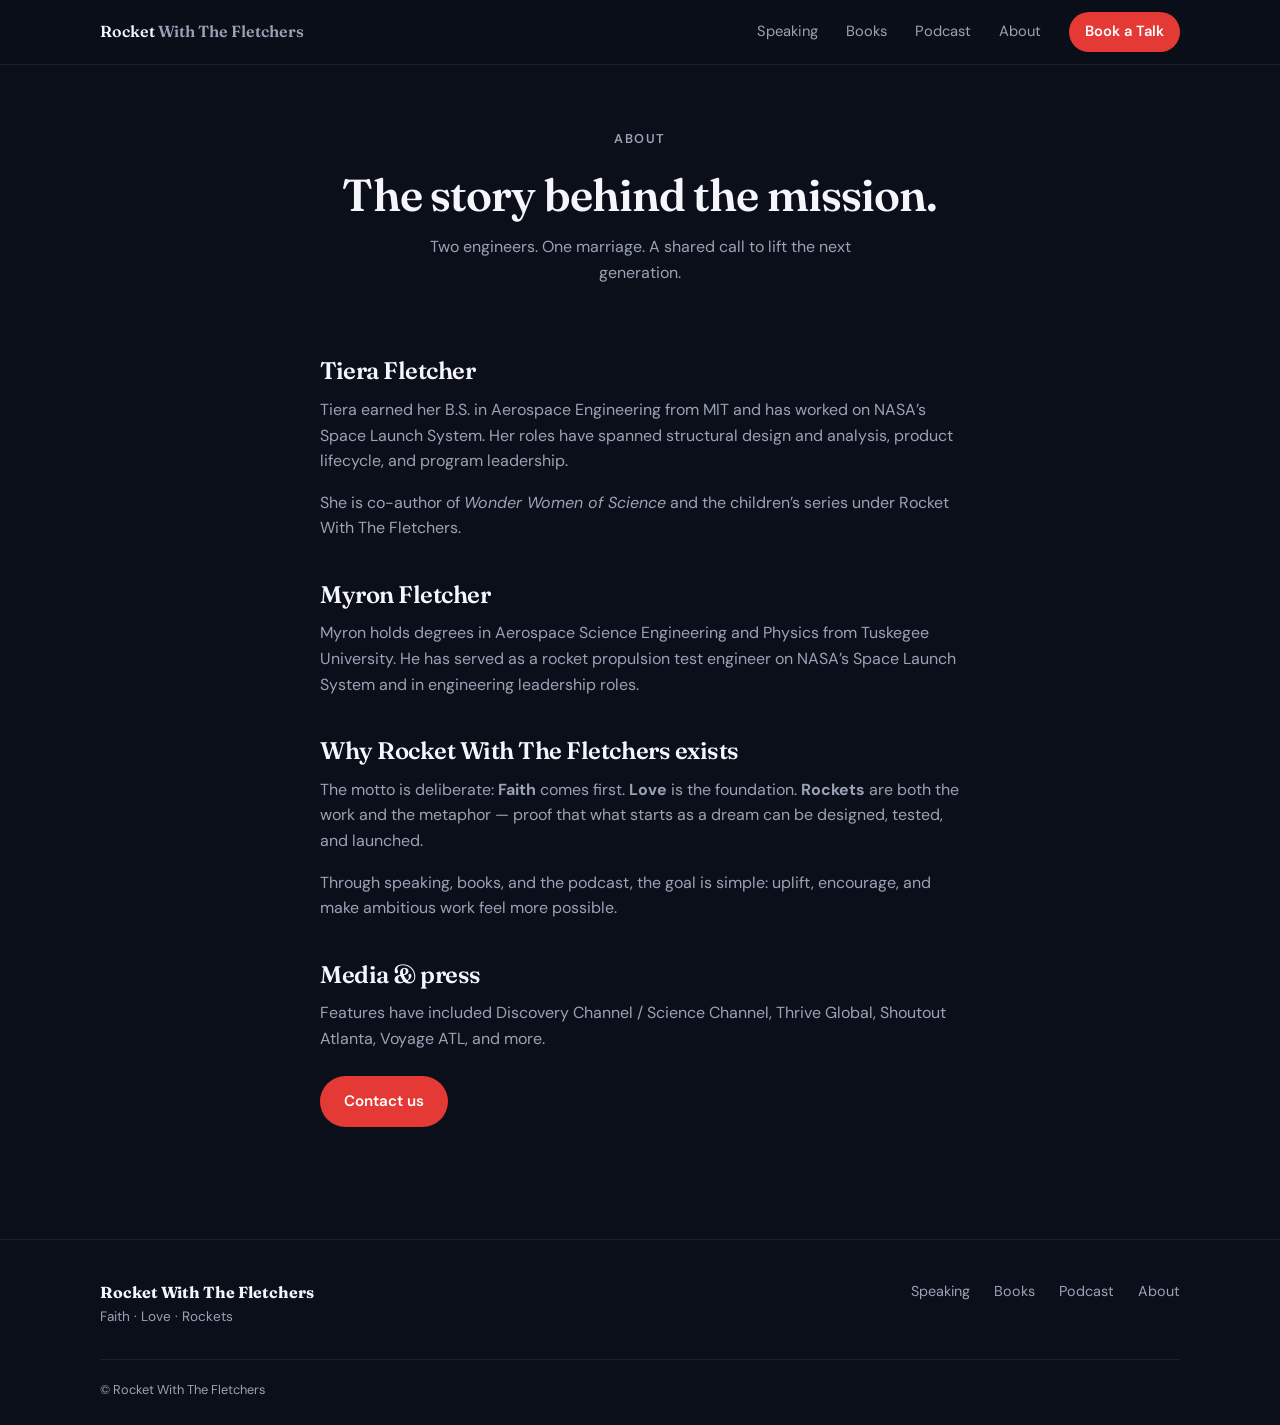
==== about.html @ 5a811a22 "Add about page" ====
<!DOCTYPE html>
<html lang="en">
<head>
<meta charset="UTF-8"/>
<meta name="viewport" content="width=device-width, initial-scale=1.0"/>
<title>About | Rocket With The Fletchers</title>
<link href="https://fonts.googleapis.com/css2?family=DM+Sans:wght@400;500;600;700&family=Fraunces:wght@500;600;700&display=swap" rel="stylesheet"/>
<link rel="stylesheet" href="styles.css"/>
</head>
<body>
<header class="site-header">
<div class="container nav">
<a href="/" style="font-family:Fraunces,serif;font-weight:600">Rocket <span style="color:#9aa3b5">With The Fletchers</span></a>
<nav class="nav-links">
<a href="/speaking.html">Speaking</a><a href="/books.html">Books</a><a href="/podcast.html">Podcast</a><a href="/about.html">About</a>
<a class="nav-cta" href="/speaking.html#book">Book a Talk</a>
</nav>
<button class="menu-toggle" id="menu-toggle">☰</button>
</div>
<div class="mobile-nav" id="mobile-nav">
<a href="/speaking.html">Speaking</a><a href="/books.html">Books</a><a href="/podcast.html">Podcast</a><a href="/about.html">About</a><a href="/speaking.html#book">Book a Talk</a>
</div>
</header>
<main>
<section class="page-hero"><div class="container">
<p class="eyebrow">About</p>
<h1>The story behind the mission.</h1>
<p>Two engineers. One marriage. A shared call to lift the next generation.</p>
</div></section>
<section class="content-section"><div class="container content-block">
<h2>Tiera Fletcher</h2>
<p>Tiera earned her B.S. in Aerospace Engineering from MIT and has worked on NASA’s Space Launch System. Her roles have spanned structural design and analysis, product lifecycle, and program leadership.</p>
<p>She is co-author of <em>Wonder Women of Science</em> and the children’s series under Rocket With The Fletchers.</p>
<h2>Myron Fletcher</h2>
<p>Myron holds degrees in Aerospace Science Engineering and Physics from Tuskegee University. He has served as a rocket propulsion test engineer on NASA’s Space Launch System and in engineering leadership roles.</p>
<h2>Why Rocket With The Fletchers exists</h2>
<p>The motto is deliberate: <strong>Faith</strong> comes first. <strong>Love</strong> is the foundation. <strong>Rockets</strong> are both the work and the metaphor — proof that what starts as a dream can be designed, tested, and launched.</p>
<p>Through speaking, books, and the podcast, the goal is simple: uplift, encourage, and make ambitious work feel more possible.</p>
<h2>Media & press</h2>
<p>Features have included Discovery Channel / Science Channel, Thrive Global, Shoutout Atlanta, Voyage ATL, and more.</p>
<p style="margin-top:1.5rem"><a class="btn btn-primary" href="/speaking.html#book">Contact us</a></p>
</div></section>
</main>
<footer class="site-footer">
<div class="container footer-inner">
<div class="footer-brand"><strong>Rocket With The Fletchers</strong><p>Faith · Love · Rockets</p></div>
<div class="footer-links"><a href="/speaking.html">Speaking</a><a href="/books.html">Books</a><a href="/podcast.html">Podcast</a><a href="/about.html">About</a></div>
</div>
<div class="container footer-bottom"><p>© Rocket With The Fletchers</p></div>
</footer>
<script>document.getElementById('menu-toggle').addEventListener('click',function(){document.getElementById('mobile-nav').classList.toggle('open')});</script>
</body>
</html>
---- styles.css ----
:root{--bg:#0b0f1a;--surface:#161d2e;--ink:#f4f6fb;--muted:#9aa3b5;--accent:#5b8def;--rocket-red:#e53935;--gold:#e8c47c;--border:rgba(255,255,255,.08);--radius:16px;--max:1080px}*{box-sizing:border-box;margin:0;padding:0}body{font-family:"DM Sans",system-ui,sans-serif;background:var(--bg);color:var(--ink);line-height:1.6}h1,h2,h3{font-family:"Fraunces",Georgia,serif;font-weight:600;line-height:1.15;letter-spacing:-.02em}a{color:inherit;text-decoration:none}.container{width:min(var(--max),92%);margin-inline:auto}.site-header{position:sticky;top:0;z-index:50;background:rgba(11,15,26,.9);backdrop-filter:blur(14px);border-bottom:1px solid var(--border)}.nav{display:flex;align-items:center;justify-content:space-between;padding:.75rem 0;gap:1rem}.logo-img{display:block;height:44px;width:auto;background:#fff;border-radius:8px;padding:4px 10px}.nav-links{display:flex;align-items:center;gap:1.75rem;font-size:.92rem;color:var(--muted)}.nav-cta{background:var(--rocket-red)!important;color:#fff!important;font-weight:600;padding:.5rem 1rem;border-radius:999px}.menu-toggle{display:none;background:none;border:none;color:var(--ink);font-size:1.4rem;cursor:pointer}.mobile-nav{display:none;flex-direction:column;gap:.75rem;padding:0 4% 1.25rem;color:var(--muted)}.mobile-nav.open{display:flex}.hero{padding:4.5rem 0 3.5rem;text-align:center}.eyebrow{font-size:.8rem;font-weight:600;letter-spacing:.12em;text-transform:uppercase;color:var(--gold);margin-bottom:1.25rem}.hero h1{font-size:clamp(2.2rem,5.5vw,3.4rem);max-width:14ch;margin-inline:auto;margin-bottom:1.25rem}.hero-lead{font-size:1.1rem;color:var(--muted);max-width:42ch;margin-inline:auto;margin-bottom:2rem}.hero-actions{display:flex;flex-wrap:wrap;gap:.75rem;justify-content:center;margin-bottom:2.5rem}.btn{display:inline-flex;align-items:center;justify-content:center;font-weight:600;font-size:.95rem;padding:.85rem 1.5rem;border-radius:999px;border:none;cursor:pointer}.btn-primary{background:var(--rocket-red);color:#fff}.btn-ghost{background:transparent;color:var(--ink);border:1.5px solid var(--border)}.hero-photo{max-width:380px;margin:0 auto;border-radius:var(--radius);overflow:hidden;border:1px solid var(--border);box-shadow:0 20px 50px rgba(0,0,0,.35)}.hero-photo img{display:block;width:100%;aspect-ratio:1/1;object-fit:cover}.pillars{padding:3rem 0 4rem}.pillar-grid{display:grid;grid-template-columns:repeat(3,1fr);gap:1rem}.pillar{background:var(--surface);border:1px solid var(--border);border-radius:var(--radius);padding:1.75rem 1.5rem}.pillar:hover{border-color:rgba(229,57,53,.4)}.pillar-label{font-size:.75rem;font-weight:600;letter-spacing:.08em;color:var(--rocket-red);display:block;margin-bottom:.85rem}.pillar h2{font-size:1.35rem;margin-bottom:.6rem}.pillar p{font-size:.95rem;color:var(--muted);margin-bottom:1.25rem}.pillar-link{font-size:.9rem;font-weight:600;color:var(--accent)}.cred-strip{padding:2.5rem 0;border-top:1px solid var(--border);border-bottom:1px solid var(--border)}.cred-label{font-size:.75rem;font-weight:600;letter-spacing:.1em;text-transform:uppercase;color:var(--muted);text-align:center;margin-bottom:1.25rem}.cred-items{display:flex;flex-wrap:wrap;justify-content:center;gap:1.5rem 2.5rem;font-family:"Fraunces",serif;font-size:1.05rem;opacity:.85}.about-teaser{padding:5rem 0}.about-teaser-inner{display:grid;grid-template-columns:1fr 1.2fr;gap:2.5rem;align-items:center}.about-photo{border-radius:var(--radius);overflow:hidden;border:1px solid var(--border)}.about-photo img{display:block;width:100%;aspect-ratio:4/5;object-fit:cover}.about-copy h2{font-size:clamp(1.7rem,3.5vw,2.2rem);margin-bottom:1rem}.about-copy p{color:var(--muted);margin-bottom:1.25rem;font-size:1.05rem}.text-link{font-weight:600;color:var(--accent)}.final-cta{padding:4rem 0 5rem}.final-cta-inner{background:var(--surface);border:1px solid var(--border);border-radius:calc(var(--radius)+4px);padding:3rem 2rem;text-align:center}.final-cta h2{font-size:clamp(1.5rem,3.5vw,2rem);margin-bottom:.75rem}.final-cta p{color:var(--muted);margin-bottom:1.75rem;max-width:36ch;margin-inline:auto}.page-hero{padding:4rem 0 2.5rem;text-align:center}.page-hero h1{font-size:clamp(2rem,4.5vw,2.8rem);margin-bottom:.85rem}.page-hero p{color:var(--muted);max-width:42ch;margin-inline:auto}.content-section{padding:2rem 0 4rem}.content-block{max-width:640px;margin-inline:auto}.content-block h2{font-size:1.5rem;margin-bottom:.75rem;margin-top:2.5rem}.content-block h2:first-child{margin-top:0}.content-block p{color:var(--muted);margin-bottom:1rem}.content-block ul{color:var(--muted);margin:.75rem 0 1.25rem 1.25rem}.people-grid{display:grid;grid-template-columns:1fr 1fr;gap:1.5rem;margin:2rem 0}.person-card{background:var(--surface);border:1px solid var(--border);border-radius:var(--radius);overflow:hidden}.person-card img{display:block;width:100%;aspect-ratio:1/1;object-fit:cover}.person-card .person-info{padding:1.15rem 1.25rem}.person-card h3{font-size:1.15rem;margin-bottom:.25rem}.person-card p{font-size:.9rem;color:var(--muted);margin:0}.card-grid{display:grid;grid-template-columns:repeat(auto-fit,minmax(260px,1fr));gap:1rem;margin-top:2rem}.card{background:var(--surface);border:1px solid var(--border);border-radius:var(--radius);padding:1.5rem}.card h3{font-size:1.15rem;margin-bottom:.5rem}.card p{font-size:.95rem;color:var(--muted)}.form-card{background:var(--surface);border:1px solid var(--border);border-radius:var(--radius);padding:1.75rem 1.5rem;max-width:520px;margin-inline:auto;margin-top:2rem}.field{margin-bottom:1.15rem}.field label{display:block;font-size:.88rem;font-weight:600;margin-bottom:.4rem}.field .hint{font-weight:400;color:var(--muted);font-size:.8rem}input,select,textarea{width:100%;font-family:inherit;font-size:1rem;padding:.7rem .85rem;border:1.5px solid var(--border);border-radius:10px;background:var(--bg);color:var(--ink)}.form-row{display:grid;grid-template-columns:1fr 1fr;gap:.75rem}.submit-btn{width:100%;background:var(--rocket-red);color:#fff;font-weight:600;font-size:1rem;padding:.9rem;border:none;border-radius:999px;cursor:pointer}.form-success{display:none;text-align:center;padding:1.5rem}.episode-list{max-width:640px;margin-inline:auto;margin-top:2rem}.episode{display:flex;gap:1rem;padding:1.15rem 0;border-bottom:1px solid var(--border)}.ep-num{font-size:.8rem;font-weight:600;color:var(--rocket-red);min-width:2.5rem}.site-footer{border-top:1px solid var(--border);padding:2.5rem 0 1.5rem;margin-top:2rem}.footer-inner{display:flex;flex-wrap:wrap;gap:1.5rem 2.5rem;justify-content:space-between;margin-bottom:2rem}.footer-brand strong{font-family:"Fraunces",serif;display:block}.footer-brand p{font-size:.85rem;color:var(--muted)}.footer-links,.footer-social{display:flex;flex-wrap:wrap;gap:1rem 1.5rem;font-size:.9rem;color:var(--muted)}.footer-bottom{font-size:.8rem;color:var(--muted);padding-top:1.25rem;border-top:1px solid var(--border)}@media(max-width:800px){.pillar-grid{grid-template-columns:1fr}.nav-links{display:none}.menu-toggle{display:block}.about-teaser-inner{grid-template-columns:1fr}.people-grid{grid-template-columns:1fr}.form-row{grid-template-columns:1fr}}@media(max-width:560px){.hero-actions{flex-direction:column;align-items:stretch}.btn{width:100%}}
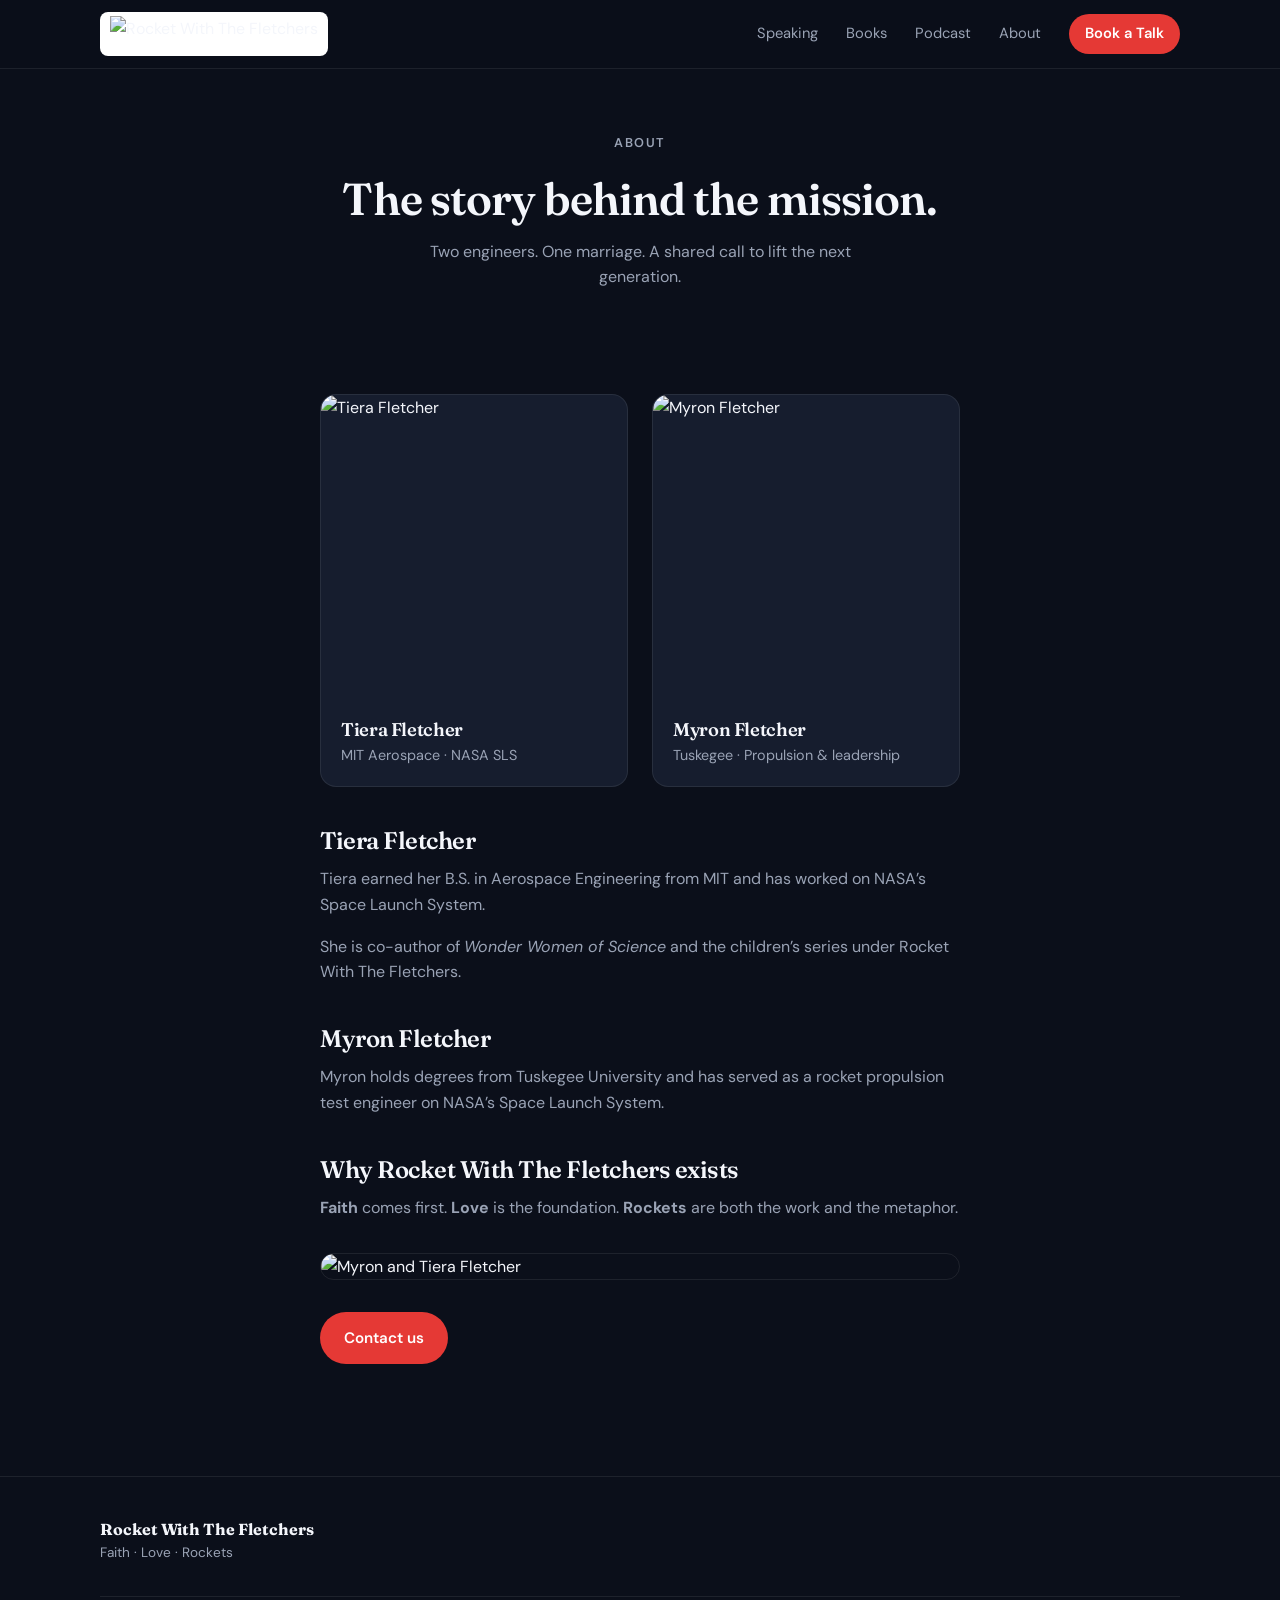
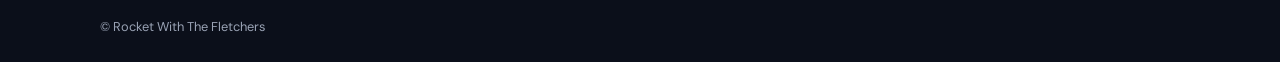
==== commit 49ad521a: "Full site: all pages, branding, Rocket Red, booking form, asset paths" ====
--- a/about.html
+++ b/about.html
@@ -10,7 +10,7 @@
 <body>
 <header class="site-header">
 <div class="container nav">
-<a href="/" style="font-family:Fraunces,serif;font-weight:600">Rocket <span style="color:#9aa3b5">With The Fletchers</span></a>
+<a href="/"><img class="logo-img" src="assets/logo.jpg" alt="Rocket With The Fletchers"/></a>
 <nav class="nav-links">
 <a href="/speaking.html">Speaking</a><a href="/books.html">Books</a><a href="/podcast.html">Podcast</a><a href="/about.html">About</a>
 <a class="nav-cta" href="/speaking.html#book">Book a Talk</a>
@@ -28,23 +28,26 @@
 <p>Two engineers. One marriage. A shared call to lift the next generation.</p>
 </div></section>
 <section class="content-section"><div class="container content-block">
+<div class="people-grid">
+<div class="person-card"><img src="assets/tiera.jpg" alt="Tiera Fletcher"/><div class="person-info"><h3>Tiera Fletcher</h3><p>MIT Aerospace · NASA SLS</p></div></div>
+<div class="person-card"><img src="assets/myron.jpg" alt="Myron Fletcher"/><div class="person-info"><h3>Myron Fletcher</h3><p>Tuskegee · Propulsion &amp; leadership</p></div></div>
+</div>
 <h2>Tiera Fletcher</h2>
-<p>Tiera earned her B.S. in Aerospace Engineering from MIT and has worked on NASA’s Space Launch System. Her roles have spanned structural design and analysis, product lifecycle, and program leadership.</p>
+<p>Tiera earned her B.S. in Aerospace Engineering from MIT and has worked on NASA’s Space Launch System.</p>
 <p>She is co-author of <em>Wonder Women of Science</em> and the children’s series under Rocket With The Fletchers.</p>
 <h2>Myron Fletcher</h2>
-<p>Myron holds degrees in Aerospace Science Engineering and Physics from Tuskegee University. He has served as a rocket propulsion test engineer on NASA’s Space Launch System and in engineering leadership roles.</p>
+<p>Myron holds degrees from Tuskegee University and has served as a rocket propulsion test engineer on NASA’s Space Launch System.</p>
 <h2>Why Rocket With The Fletchers exists</h2>
-<p>The motto is deliberate: <strong>Faith</strong> comes first. <strong>Love</strong> is the foundation. <strong>Rockets</strong> are both the work and the metaphor — proof that what starts as a dream can be designed, tested, and launched.</p>
-<p>Through speaking, books, and the podcast, the goal is simple: uplift, encourage, and make ambitious work feel more possible.</p>
-<h2>Media & press</h2>
-<p>Features have included Discovery Channel / Science Channel, Thrive Global, Shoutout Atlanta, Voyage ATL, and more.</p>
+<p><strong>Faith</strong> comes first. <strong>Love</strong> is the foundation. <strong>Rockets</strong> are both the work and the metaphor.</p>
+<div style="margin:2rem 0;border-radius:16px;overflow:hidden;border:1px solid var(--border)">
+<img src="assets/couple.jpg" alt="Myron and Tiera Fletcher" style="display:block;width:100%;height:auto"/>
+</div>
 <p style="margin-top:1.5rem"><a class="btn btn-primary" href="/speaking.html#book">Contact us</a></p>
 </div></section>
 </main>
 <footer class="site-footer">
 <div class="container footer-inner">
 <div class="footer-brand"><strong>Rocket With The Fletchers</strong><p>Faith · Love · Rockets</p></div>
-<div class="footer-links"><a href="/speaking.html">Speaking</a><a href="/books.html">Books</a><a href="/podcast.html">Podcast</a><a href="/about.html">About</a></div>
 </div>
 <div class="container footer-bottom"><p>© Rocket With The Fletchers</p></div>
 </footer>
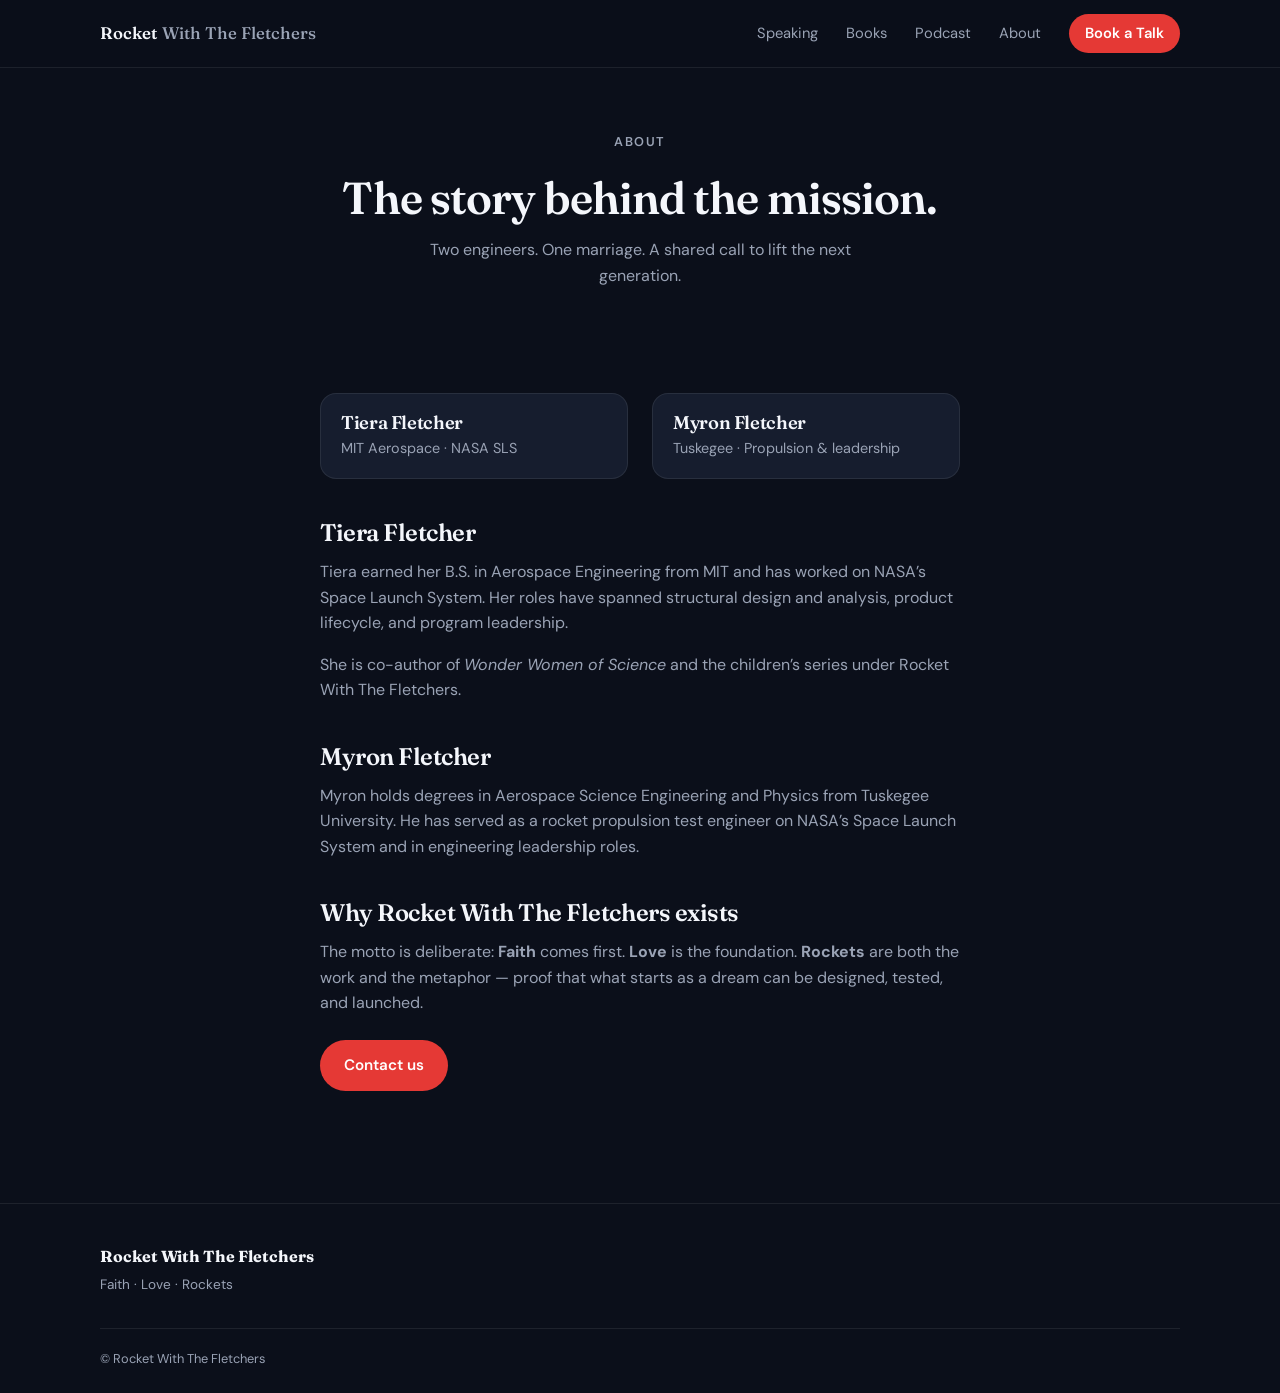
==== commit c8d72ca0: "Wire all pages with brand system; photo paths ready for assets folder" ====
--- a/about.html
+++ b/about.html
@@ -10,7 +10,7 @@
 <body>
 <header class="site-header">
 <div class="container nav">
-<a href="/"><img class="logo-img" src="assets/logo.jpg" alt="Rocket With The Fletchers"/></a>
+<a href="/" class="logo-text">Rocket <span>With The Fletchers</span></a>
 <nav class="nav-links">
 <a href="/speaking.html">Speaking</a><a href="/books.html">Books</a><a href="/podcast.html">Podcast</a><a href="/about.html">About</a>
 <a class="nav-cta" href="/speaking.html#book">Book a Talk</a>
@@ -29,18 +29,24 @@
 </div></section>
 <section class="content-section"><div class="container content-block">
 <div class="people-grid">
-<div class="person-card"><img src="assets/tiera.jpg" alt="Tiera Fletcher"/><div class="person-info"><h3>Tiera Fletcher</h3><p>MIT Aerospace · NASA SLS</p></div></div>
-<div class="person-card"><img src="assets/myron.jpg" alt="Myron Fletcher"/><div class="person-info"><h3>Myron Fletcher</h3><p>Tuskegee · Propulsion &amp; leadership</p></div></div>
+<div class="person-card">
+<img src="assets/tiera.jpg" alt="Tiera Fletcher" onerror="this.style.display='none'"/>
+<div class="person-info"><h3>Tiera Fletcher</h3><p>MIT Aerospace · NASA SLS</p></div>
+</div>
+<div class="person-card">
+<img src="assets/myron.jpg" alt="Myron Fletcher" onerror="this.style.display='none'"/>
+<div class="person-info"><h3>Myron Fletcher</h3><p>Tuskegee · Propulsion &amp; leadership</p></div>
+</div>
 </div>
 <h2>Tiera Fletcher</h2>
-<p>Tiera earned her B.S. in Aerospace Engineering from MIT and has worked on NASA’s Space Launch System.</p>
+<p>Tiera earned her B.S. in Aerospace Engineering from MIT and has worked on NASA’s Space Launch System. Her roles have spanned structural design and analysis, product lifecycle, and program leadership.</p>
 <p>She is co-author of <em>Wonder Women of Science</em> and the children’s series under Rocket With The Fletchers.</p>
 <h2>Myron Fletcher</h2>
-<p>Myron holds degrees from Tuskegee University and has served as a rocket propulsion test engineer on NASA’s Space Launch System.</p>
+<p>Myron holds degrees in Aerospace Science Engineering and Physics from Tuskegee University. He has served as a rocket propulsion test engineer on NASA’s Space Launch System and in engineering leadership roles.</p>
 <h2>Why Rocket With The Fletchers exists</h2>
-<p><strong>Faith</strong> comes first. <strong>Love</strong> is the foundation. <strong>Rockets</strong> are both the work and the metaphor.</p>
+<p>The motto is deliberate: <strong>Faith</strong> comes first. <strong>Love</strong> is the foundation. <strong>Rockets</strong> are both the work and the metaphor — proof that what starts as a dream can be designed, tested, and launched.</p>
 <div style="margin:2rem 0;border-radius:16px;overflow:hidden;border:1px solid var(--border)">
-<img src="assets/couple.jpg" alt="Myron and Tiera Fletcher" style="display:block;width:100%;height:auto"/>
+<img src="assets/couple.jpg" alt="Myron and Tiera Fletcher" style="display:block;width:100%;height:auto" onerror="this.parentElement.style.display='none'"/>
 </div>
 <p style="margin-top:1.5rem"><a class="btn btn-primary" href="/speaking.html#book">Contact us</a></p>
 </div></section>
--- a/styles.css
+++ b/styles.css
@@ -1 +1 @@
-:root{--bg:#0b0f1a;--surface:#161d2e;--ink:#f4f6fb;--muted:#9aa3b5;--accent:#5b8def;--rocket-red:#e53935;--gold:#e8c47c;--border:rgba(255,255,255,.08);--radius:16px;--max:1080px}*{box-sizing:border-box;margin:0;padding:0}body{font-family:"DM Sans",system-ui,sans-serif;background:var(--bg);color:var(--ink);line-height:1.6}h1,h2,h3{font-family:"Fraunces",Georgia,serif;font-weight:600;line-height:1.15;letter-spacing:-.02em}a{color:inherit;text-decoration:none}.container{width:min(var(--max),92%);margin-inline:auto}.site-header{position:sticky;top:0;z-index:50;background:rgba(11,15,26,.9);backdrop-filter:blur(14px);border-bottom:1px solid var(--border)}.nav{display:flex;align-items:center;justify-content:space-between;padding:.75rem 0;gap:1rem}.logo-img{display:block;height:44px;width:auto;background:#fff;border-radius:8px;padding:4px 10px}.nav-links{display:flex;align-items:center;gap:1.75rem;font-size:.92rem;color:var(--muted)}.nav-cta{background:var(--rocket-red)!important;color:#fff!important;font-weight:600;padding:.5rem 1rem;border-radius:999px}.menu-toggle{display:none;background:none;border:none;color:var(--ink);font-size:1.4rem;cursor:pointer}.mobile-nav{display:none;flex-direction:column;gap:.75rem;padding:0 4% 1.25rem;color:var(--muted)}.mobile-nav.open{display:flex}.hero{padding:4.5rem 0 3.5rem;text-align:center}.eyebrow{font-size:.8rem;font-weight:600;letter-spacing:.12em;text-transform:uppercase;color:var(--gold);margin-bottom:1.25rem}.hero h1{font-size:clamp(2.2rem,5.5vw,3.4rem);max-width:14ch;margin-inline:auto;margin-bottom:1.25rem}.hero-lead{font-size:1.1rem;color:var(--muted);max-width:42ch;margin-inline:auto;margin-bottom:2rem}.hero-actions{display:flex;flex-wrap:wrap;gap:.75rem;justify-content:center;margin-bottom:2.5rem}.btn{display:inline-flex;align-items:center;justify-content:center;font-weight:600;font-size:.95rem;padding:.85rem 1.5rem;border-radius:999px;border:none;cursor:pointer}.btn-primary{background:var(--rocket-red);color:#fff}.btn-ghost{background:transparent;color:var(--ink);border:1.5px solid var(--border)}.hero-photo{max-width:380px;margin:0 auto;border-radius:var(--radius);overflow:hidden;border:1px solid var(--border);box-shadow:0 20px 50px rgba(0,0,0,.35)}.hero-photo img{display:block;width:100%;aspect-ratio:1/1;object-fit:cover}.pillars{padding:3rem 0 4rem}.pillar-grid{display:grid;grid-template-columns:repeat(3,1fr);gap:1rem}.pillar{background:var(--surface);border:1px solid var(--border);border-radius:var(--radius);padding:1.75rem 1.5rem}.pillar:hover{border-color:rgba(229,57,53,.4)}.pillar-label{font-size:.75rem;font-weight:600;letter-spacing:.08em;color:var(--rocket-red);display:block;margin-bottom:.85rem}.pillar h2{font-size:1.35rem;margin-bottom:.6rem}.pillar p{font-size:.95rem;color:var(--muted);margin-bottom:1.25rem}.pillar-link{font-size:.9rem;font-weight:600;color:var(--accent)}.cred-strip{padding:2.5rem 0;border-top:1px solid var(--border);border-bottom:1px solid var(--border)}.cred-label{font-size:.75rem;font-weight:600;letter-spacing:.1em;text-transform:uppercase;color:var(--muted);text-align:center;margin-bottom:1.25rem}.cred-items{display:flex;flex-wrap:wrap;justify-content:center;gap:1.5rem 2.5rem;font-family:"Fraunces",serif;font-size:1.05rem;opacity:.85}.about-teaser{padding:5rem 0}.about-teaser-inner{display:grid;grid-template-columns:1fr 1.2fr;gap:2.5rem;align-items:center}.about-photo{border-radius:var(--radius);overflow:hidden;border:1px solid var(--border)}.about-photo img{display:block;width:100%;aspect-ratio:4/5;object-fit:cover}.about-copy h2{font-size:clamp(1.7rem,3.5vw,2.2rem);margin-bottom:1rem}.about-copy p{color:var(--muted);margin-bottom:1.25rem;font-size:1.05rem}.text-link{font-weight:600;color:var(--accent)}.final-cta{padding:4rem 0 5rem}.final-cta-inner{background:var(--surface);border:1px solid var(--border);border-radius:calc(var(--radius)+4px);padding:3rem 2rem;text-align:center}.final-cta h2{font-size:clamp(1.5rem,3.5vw,2rem);margin-bottom:.75rem}.final-cta p{color:var(--muted);margin-bottom:1.75rem;max-width:36ch;margin-inline:auto}.page-hero{padding:4rem 0 2.5rem;text-align:center}.page-hero h1{font-size:clamp(2rem,4.5vw,2.8rem);margin-bottom:.85rem}.page-hero p{color:var(--muted);max-width:42ch;margin-inline:auto}.content-section{padding:2rem 0 4rem}.content-block{max-width:640px;margin-inline:auto}.content-block h2{font-size:1.5rem;margin-bottom:.75rem;margin-top:2.5rem}.content-block h2:first-child{margin-top:0}.content-block p{color:var(--muted);margin-bottom:1rem}.content-block ul{color:var(--muted);margin:.75rem 0 1.25rem 1.25rem}.people-grid{display:grid;grid-template-columns:1fr 1fr;gap:1.5rem;margin:2rem 0}.person-card{background:var(--surface);border:1px solid var(--border);border-radius:var(--radius);overflow:hidden}.person-card img{display:block;width:100%;aspect-ratio:1/1;object-fit:cover}.person-card .person-info{padding:1.15rem 1.25rem}.person-card h3{font-size:1.15rem;margin-bottom:.25rem}.person-card p{font-size:.9rem;color:var(--muted);margin:0}.card-grid{display:grid;grid-template-columns:repeat(auto-fit,minmax(260px,1fr));gap:1rem;margin-top:2rem}.card{background:var(--surface);border:1px solid var(--border);border-radius:var(--radius);padding:1.5rem}.card h3{font-size:1.15rem;margin-bottom:.5rem}.card p{font-size:.95rem;color:var(--muted)}.form-card{background:var(--surface);border:1px solid var(--border);border-radius:var(--radius);padding:1.75rem 1.5rem;max-width:520px;margin-inline:auto;margin-top:2rem}.field{margin-bottom:1.15rem}.field label{display:block;font-size:.88rem;font-weight:600;margin-bottom:.4rem}.field .hint{font-weight:400;color:var(--muted);font-size:.8rem}input,select,textarea{width:100%;font-family:inherit;font-size:1rem;padding:.7rem .85rem;border:1.5px solid var(--border);border-radius:10px;background:var(--bg);color:var(--ink)}.form-row{display:grid;grid-template-columns:1fr 1fr;gap:.75rem}.submit-btn{width:100%;background:var(--rocket-red);color:#fff;font-weight:600;font-size:1rem;padding:.9rem;border:none;border-radius:999px;cursor:pointer}.form-success{display:none;text-align:center;padding:1.5rem}.episode-list{max-width:640px;margin-inline:auto;margin-top:2rem}.episode{display:flex;gap:1rem;padding:1.15rem 0;border-bottom:1px solid var(--border)}.ep-num{font-size:.8rem;font-weight:600;color:var(--rocket-red);min-width:2.5rem}.site-footer{border-top:1px solid var(--border);padding:2.5rem 0 1.5rem;margin-top:2rem}.footer-inner{display:flex;flex-wrap:wrap;gap:1.5rem 2.5rem;justify-content:space-between;margin-bottom:2rem}.footer-brand strong{font-family:"Fraunces",serif;display:block}.footer-brand p{font-size:.85rem;color:var(--muted)}.footer-links,.footer-social{display:flex;flex-wrap:wrap;gap:1rem 1.5rem;font-size:.9rem;color:var(--muted)}.footer-bottom{font-size:.8rem;color:var(--muted);padding-top:1.25rem;border-top:1px solid var(--border)}@media(max-width:800px){.pillar-grid{grid-template-columns:1fr}.nav-links{display:none}.menu-toggle{display:block}.about-teaser-inner{grid-template-columns:1fr}.people-grid{grid-template-columns:1fr}.form-row{grid-template-columns:1fr}}@media(max-width:560px){.hero-actions{flex-direction:column;align-items:stretch}.btn{width:100%}}+:root{--bg:#0b0f1a;--surface:#161d2e;--ink:#f4f6fb;--muted:#9aa3b5;--accent:#5b8def;--rocket-red:#e53935;--gold:#e8c47c;--border:rgba(255,255,255,.08);--radius:16px;--max:1080px}*{box-sizing:border-box;margin:0;padding:0}body{font-family:"DM Sans",system-ui,sans-serif;background:var(--bg);color:var(--ink);line-height:1.6}h1,h2,h3{font-family:"Fraunces",Georgia,serif;font-weight:600;line-height:1.15;letter-spacing:-.02em}a{color:inherit;text-decoration:none}.container{width:min(var(--max),92%);margin-inline:auto}.site-header{position:sticky;top:0;z-index:50;background:rgba(11,15,26,.9);backdrop-filter:blur(14px);border-bottom:1px solid var(--border)}.nav{display:flex;align-items:center;justify-content:space-between;padding:.85rem 0;gap:1rem}.logo-text{font-family:"Fraunces",serif;font-size:1.05rem;font-weight:600}.logo-text span{color:var(--muted);font-weight:500}.nav-links{display:flex;align-items:center;gap:1.75rem;font-size:.92rem;color:var(--muted)}.nav-links a:hover{color:var(--ink)}.nav-cta{background:var(--rocket-red)!important;color:#fff!important;font-weight:600;padding:.5rem 1rem;border-radius:999px}.menu-toggle{display:none;background:none;border:none;color:var(--ink);font-size:1.4rem;cursor:pointer}.mobile-nav{display:none;flex-direction:column;gap:.75rem;padding:0 4% 1.25rem;color:var(--muted)}.mobile-nav.open{display:flex}.hero{padding:4.5rem 0 3.5rem;text-align:center}.eyebrow{font-size:.8rem;font-weight:600;letter-spacing:.12em;text-transform:uppercase;color:var(--gold);margin-bottom:1.25rem}.hero h1{font-size:clamp(2.2rem,5.5vw,3.4rem);max-width:14ch;margin-inline:auto;margin-bottom:1.25rem}.hero-lead{font-size:1.1rem;color:var(--muted);max-width:42ch;margin-inline:auto;margin-bottom:2rem}.hero-actions{display:flex;flex-wrap:wrap;gap:.75rem;justify-content:center;margin-bottom:2.5rem}.btn{display:inline-flex;align-items:center;justify-content:center;font-weight:600;font-size:.95rem;padding:.85rem 1.5rem;border-radius:999px;border:none;cursor:pointer}.btn-primary{background:var(--rocket-red);color:#fff}.btn-primary:hover{filter:brightness(1.1)}.btn-ghost{background:transparent;color:var(--ink);border:1.5px solid var(--border)}.hero-photo{max-width:380px;margin:0 auto;border-radius:var(--radius);overflow:hidden;border:1px solid var(--border)}.hero-photo img{display:block;width:100%;aspect-ratio:1/1;object-fit:cover}.pillars{padding:3rem 0 4rem}.pillar-grid{display:grid;grid-template-columns:repeat(3,1fr);gap:1rem}.pillar{background:var(--surface);border:1px solid var(--border);border-radius:var(--radius);padding:1.75rem 1.5rem;transition:border-color .15s,transform .15s}.pillar:hover{border-color:rgba(229,57,53,.4);transform:translateY(-2px)}.pillar-label{font-size:.75rem;font-weight:600;letter-spacing:.08em;color:var(--rocket-red);display:block;margin-bottom:.85rem}.pillar h2{font-size:1.35rem;margin-bottom:.6rem}.pillar p{font-size:.95rem;color:var(--muted);margin-bottom:1.25rem}.pillar-link{font-size:.9rem;font-weight:600;color:var(--accent)}.cred-strip{padding:2.5rem 0;border-top:1px solid var(--border);border-bottom:1px solid var(--border)}.cred-label{font-size:.75rem;font-weight:600;letter-spacing:.1em;text-transform:uppercase;color:var(--muted);text-align:center;margin-bottom:1.25rem}.cred-items{display:flex;flex-wrap:wrap;justify-content:center;gap:1.5rem 2.5rem;font-family:"Fraunces",serif;font-size:1.05rem;opacity:.85}.about-teaser{padding:5rem 0}.about-teaser-inner{display:grid;grid-template-columns:1fr 1.2fr;gap:2.5rem;align-items:center}.about-photo{border-radius:var(--radius);overflow:hidden;border:1px solid var(--border)}.about-photo img{display:block;width:100%;aspect-ratio:4/5;object-fit:cover}.about-copy h2{font-size:clamp(1.7rem,3.5vw,2.2rem);margin-bottom:1rem}.about-copy p{color:var(--muted);margin-bottom:1.25rem;font-size:1.05rem}.text-link{font-weight:600;color:var(--accent)}.final-cta{padding:4rem 0 5rem}.final-cta-inner{background:var(--surface);border:1px solid var(--border);border-radius:calc(var(--radius)+4px);padding:3rem 2rem;text-align:center}.final-cta h2{font-size:clamp(1.5rem,3.5vw,2rem);margin-bottom:.75rem}.final-cta p{color:var(--muted);margin-bottom:1.75rem;max-width:36ch;margin-inline:auto}.page-hero{padding:4rem 0 2.5rem;text-align:center}.page-hero h1{font-size:clamp(2rem,4.5vw,2.8rem);margin-bottom:.85rem}.page-hero p{color:var(--muted);max-width:42ch;margin-inline:auto}.content-section{padding:2rem 0 4rem}.content-block{max-width:640px;margin-inline:auto}.content-block h2{font-size:1.5rem;margin-bottom:.75rem;margin-top:2.5rem}.content-block h2:first-child{margin-top:0}.content-block p{color:var(--muted);margin-bottom:1rem}.content-block ul{color:var(--muted);margin:.75rem 0 1.25rem 1.25rem}.people-grid{display:grid;grid-template-columns:1fr 1fr;gap:1.5rem;margin:2rem 0}.person-card{background:var(--surface);border:1px solid var(--border);border-radius:var(--radius);overflow:hidden}.person-card img{display:block;width:100%;aspect-ratio:1/1;object-fit:cover}.person-card .person-info{padding:1.15rem 1.25rem}.person-card h3{font-size:1.15rem;margin-bottom:.25rem}.person-card p{font-size:.9rem;color:var(--muted);margin:0}.card-grid{display:grid;grid-template-columns:repeat(auto-fit,minmax(260px,1fr));gap:1rem;margin-top:2rem}.card{background:var(--surface);border:1px solid var(--border);border-radius:var(--radius);padding:1.5rem}.card h3{font-size:1.15rem;margin-bottom:.5rem}.card p{font-size:.95rem;color:var(--muted)}.form-card{background:var(--surface);border:1px solid var(--border);border-radius:var(--radius);padding:1.75rem 1.5rem;max-width:520px;margin:2rem auto 0}.field{margin-bottom:1.15rem}.field label{display:block;font-size:.88rem;font-weight:600;margin-bottom:.4rem}.field .hint{font-weight:400;color:var(--muted);font-size:.8rem}input,select,textarea{width:100%;font-family:inherit;font-size:1rem;padding:.7rem .85rem;border:1.5px solid var(--border);border-radius:10px;background:var(--bg);color:var(--ink)}textarea{min-height:110px;resize:vertical}.form-row{display:grid;grid-template-columns:1fr 1fr;gap:.75rem}.submit-btn{width:100%;background:var(--rocket-red);color:#fff;font-weight:600;font-size:1rem;padding:.9rem;border:none;border-radius:999px;cursor:pointer}.form-success{display:none;text-align:center;padding:1.5rem}.episode-list{max-width:640px;margin:2rem auto 0}.episode{display:flex;gap:1rem;padding:1.15rem 0;border-bottom:1px solid var(--border)}.ep-num{font-size:.8rem;font-weight:600;color:var(--rocket-red);min-width:2.5rem}.site-footer{border-top:1px solid var(--border);padding:2.5rem 0 1.5rem;margin-top:2rem}.footer-inner{display:flex;flex-wrap:wrap;gap:1.5rem 2.5rem;justify-content:space-between;margin-bottom:2rem}.footer-brand strong{font-family:"Fraunces",serif;display:block;margin-bottom:.25rem}.footer-brand p{font-size:.85rem;color:var(--muted)}.footer-links,.footer-social{display:flex;flex-wrap:wrap;gap:1rem 1.5rem;font-size:.9rem;color:var(--muted)}.footer-bottom{font-size:.8rem;color:var(--muted);padding-top:1.25rem;border-top:1px solid var(--border)}@media(max-width:800px){.pillar-grid{grid-template-columns:1fr}.nav-links{display:none}.menu-toggle{display:block}.about-teaser-inner{grid-template-columns:1fr}.people-grid{grid-template-columns:1fr}.form-row{grid-template-columns:1fr}}@media(max-width:560px){.hero-actions{flex-direction:column;align-items:stretch}.btn{width:100%}}
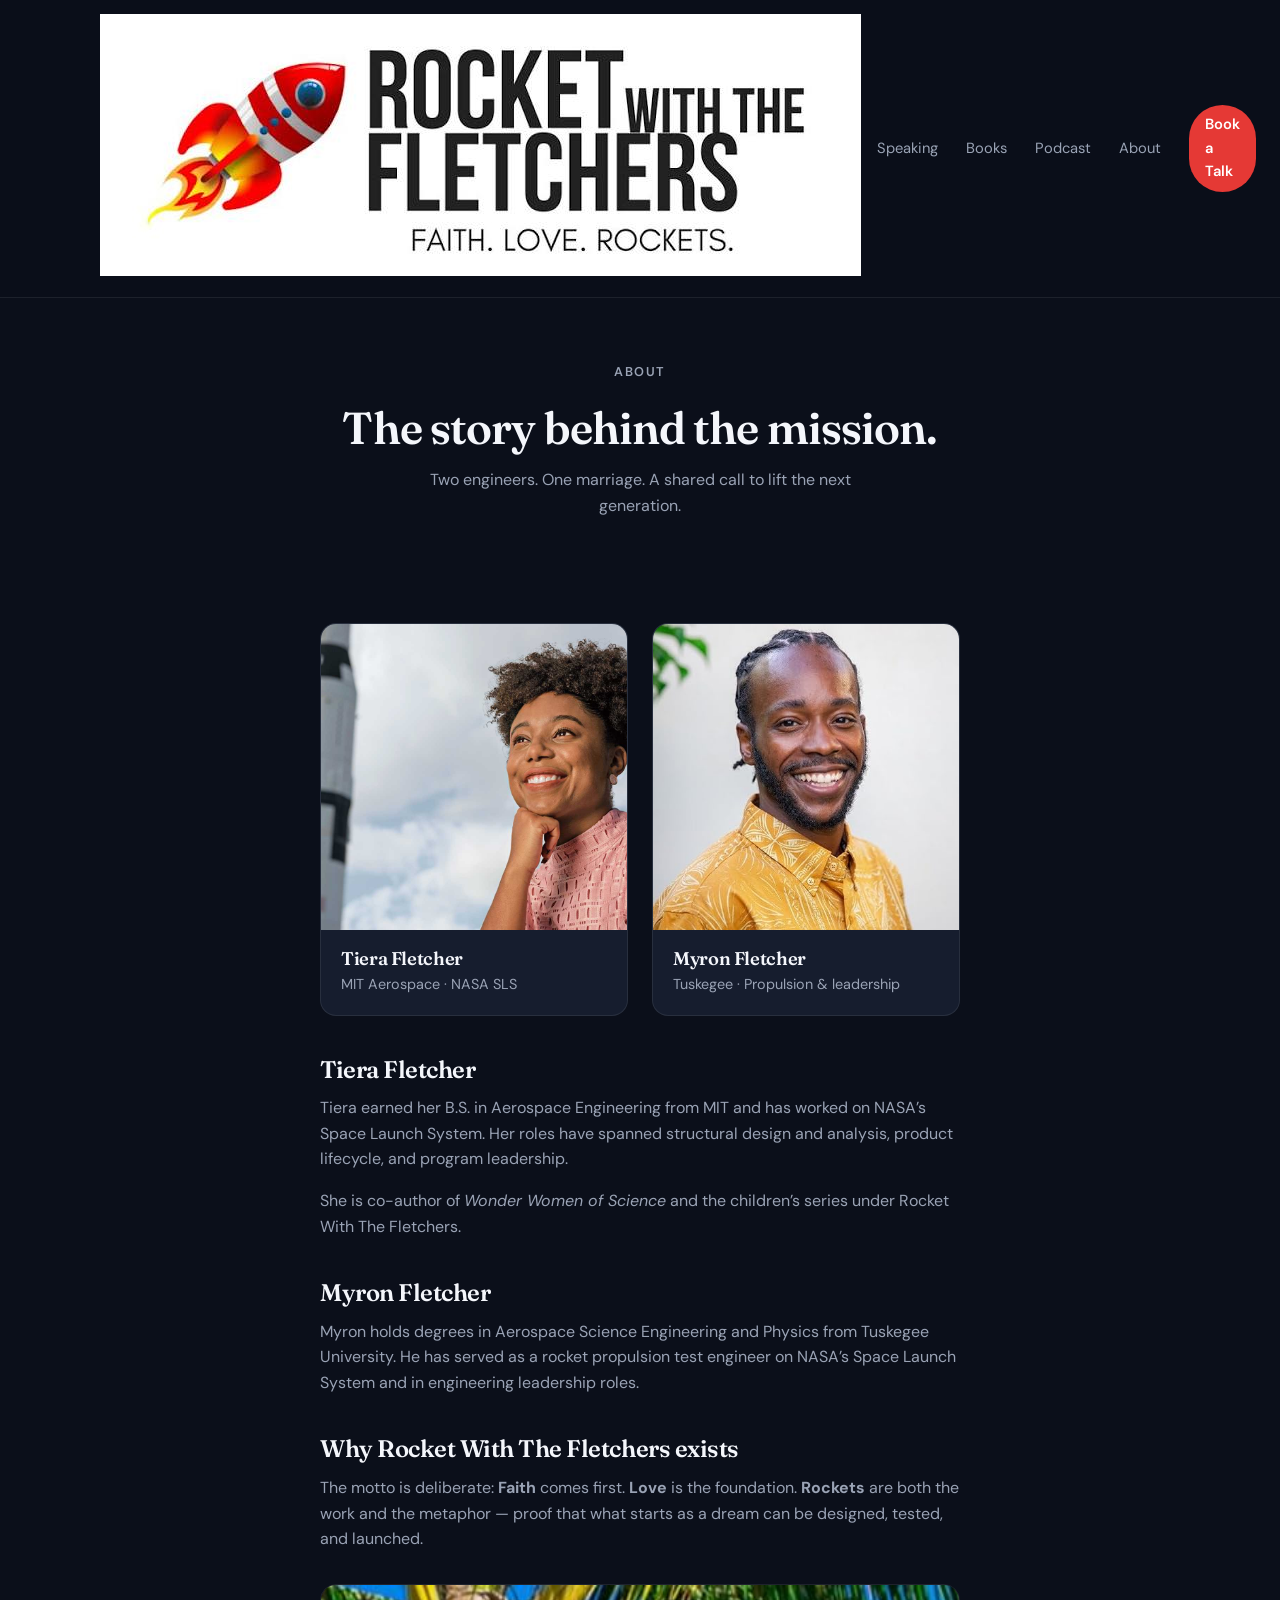
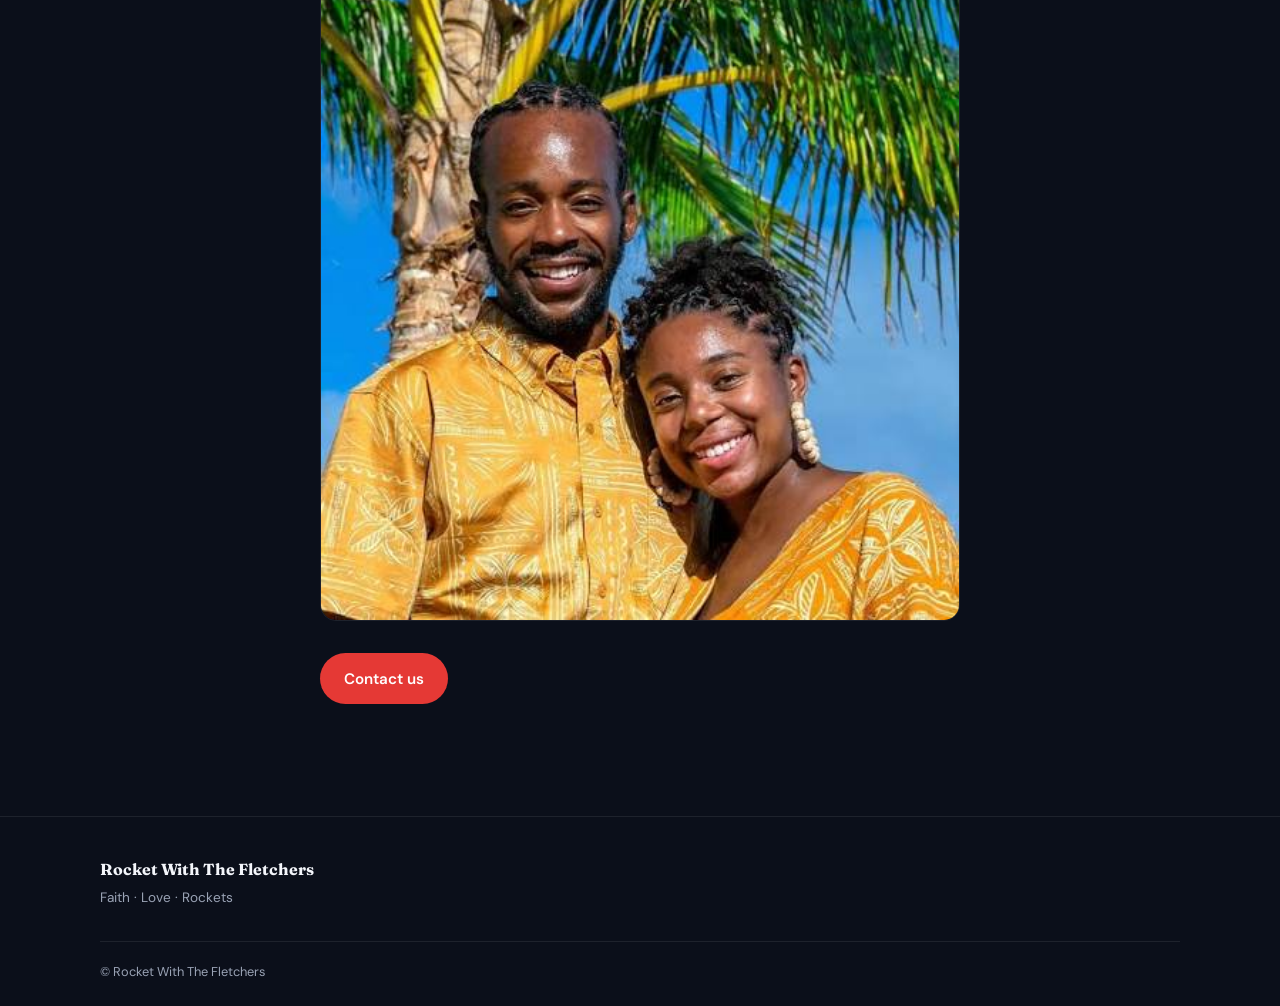
==== commit 4c410f9e: "Wire uploaded photos to correct asset paths" ====
--- a/about.html
+++ b/about.html
@@ -10,7 +10,7 @@
 <body>
 <header class="site-header">
 <div class="container nav">
-<a href="/" class="logo-text">Rocket <span>With The Fletchers</span></a>
+<a href="/"><img class="logo-img" src="assets/images_ac1760e0-efa4-43.jpg" alt="Rocket With The Fletchers"/></a>
 <nav class="nav-links">
 <a href="/speaking.html">Speaking</a><a href="/books.html">Books</a><a href="/podcast.html">Podcast</a><a href="/about.html">About</a>
 <a class="nav-cta" href="/speaking.html#book">Book a Talk</a>
@@ -30,11 +30,11 @@
 <section class="content-section"><div class="container content-block">
 <div class="people-grid">
 <div class="person-card">
-<img src="assets/tiera.jpg" alt="Tiera Fletcher" onerror="this.style.display='none'"/>
+<img src="assets/c-PersonalTieraFletcher__tieraguinnfletchermarquee2_1619017769792.jpg" alt="Tiera Fletcher"/>
 <div class="person-info"><h3>Tiera Fletcher</h3><p>MIT Aerospace · NASA SLS</p></div>
 </div>
 <div class="person-card">
-<img src="assets/myron.jpg" alt="Myron Fletcher" onerror="this.style.display='none'"/>
+<img src="assets/93m2i10al2oke3oemj32nhc4j6._SX450_CR0,0,450,450_.jpg" alt="Myron Fletcher"/>
 <div class="person-info"><h3>Myron Fletcher</h3><p>Tuskegee · Propulsion &amp; leadership</p></div>
 </div>
 </div>
@@ -46,7 +46,7 @@
 <h2>Why Rocket With The Fletchers exists</h2>
 <p>The motto is deliberate: <strong>Faith</strong> comes first. <strong>Love</strong> is the foundation. <strong>Rockets</strong> are both the work and the metaphor — proof that what starts as a dream can be designed, tested, and launched.</p>
 <div style="margin:2rem 0;border-radius:16px;overflow:hidden;border:1px solid var(--border)">
-<img src="assets/couple.jpg" alt="Myron and Tiera Fletcher" style="display:block;width:100%;height:auto" onerror="this.parentElement.style.display='none'"/>
+<img src="assets/images_f0d8776f-5d4a-4b.jpg" alt="Myron and Tiera Fletcher" style="display:block;width:100%;height:auto"/>
 </div>
 <p style="margin-top:1.5rem"><a class="btn btn-primary" href="/speaking.html#book">Contact us</a></p>
 </div></section>
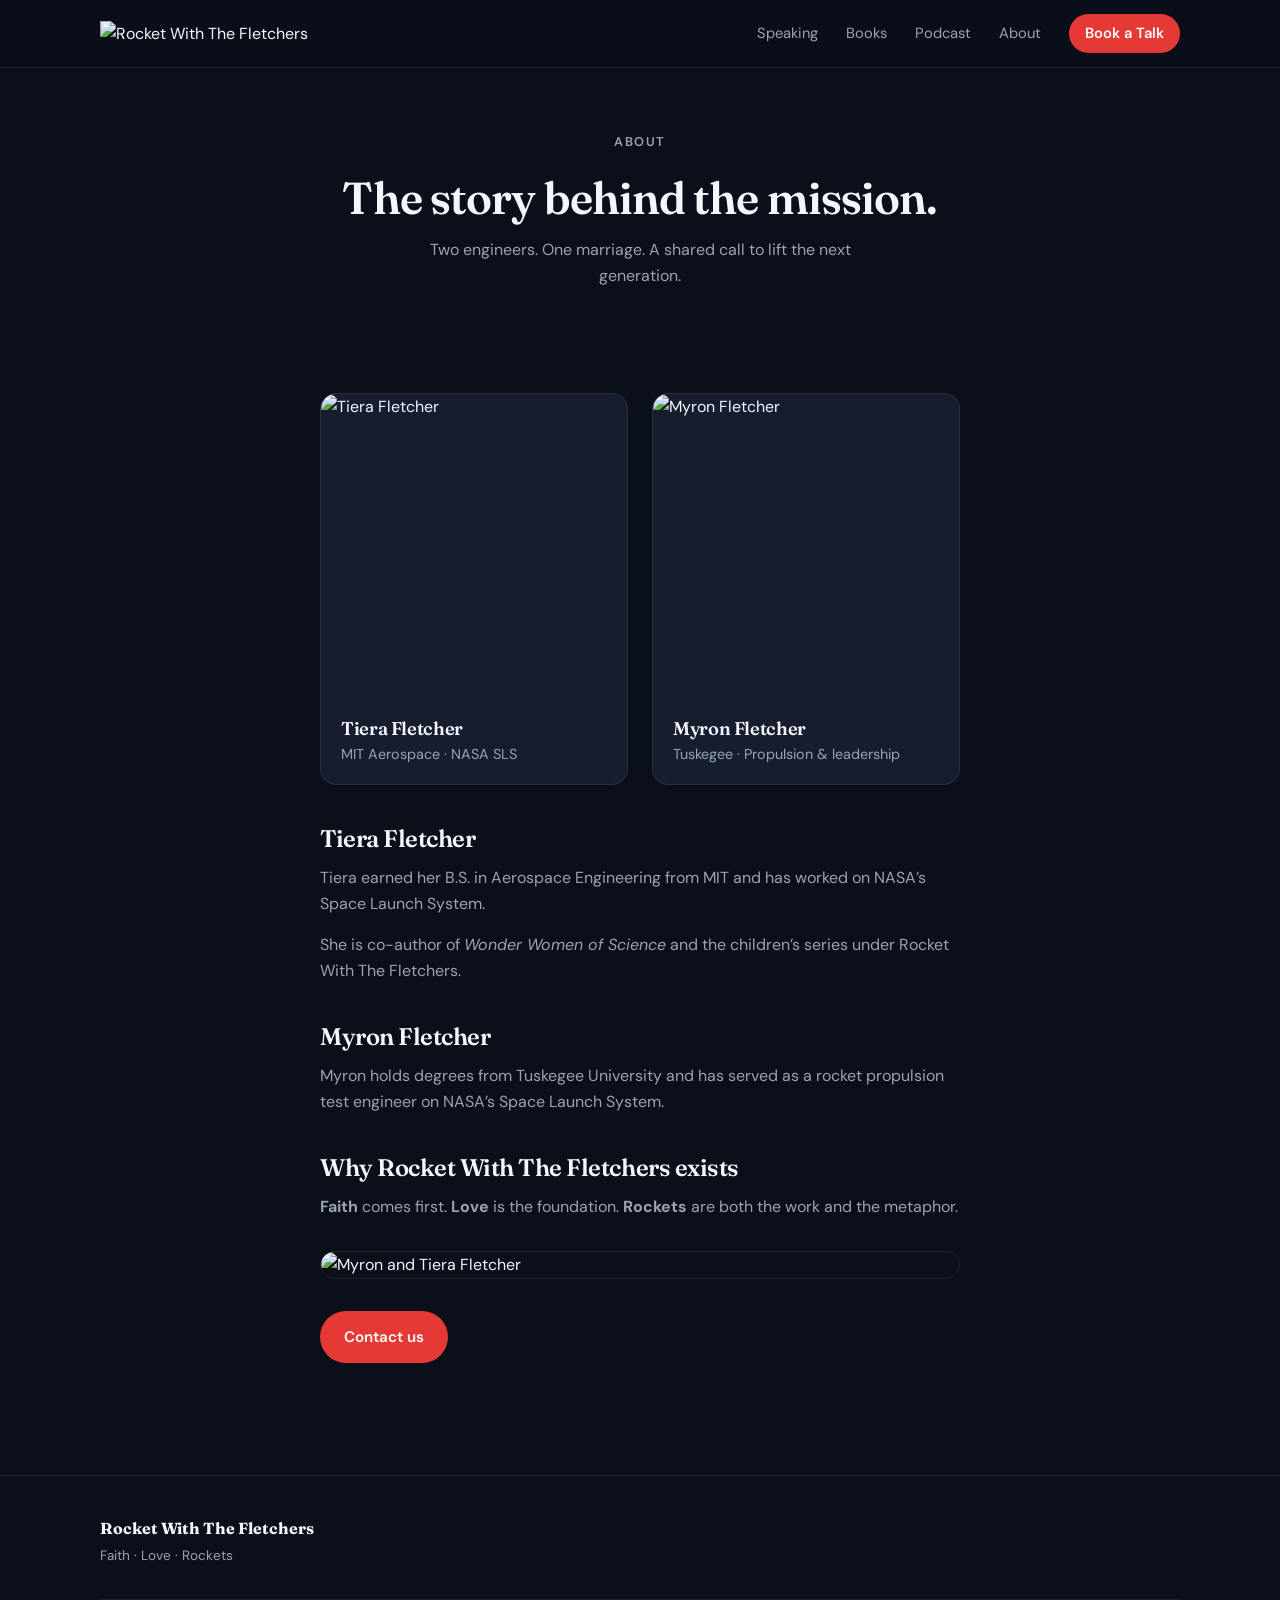
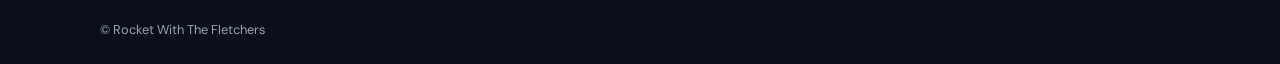
==== commit cedbd805: "Use GitHub CDN URLs for photos so they load on Vercel" ====
--- a/about.html
+++ b/about.html
@@ -10,7 +10,7 @@
 <body>
 <header class="site-header">
 <div class="container nav">
-<a href="/"><img class="logo-img" src="assets/images_ac1760e0-efa4-43.jpg" alt="Rocket With The Fletchers"/></a>
+<a href="/"><img class="logo-img" src="https://raw.githubusercontent.com/HonorYourExperiences/rocket-with-the-fletchers/main/assets/images_ac1760e0-efa4-43.jpg" alt="Rocket With The Fletchers"/></a>
 <nav class="nav-links">
 <a href="/speaking.html">Speaking</a><a href="/books.html">Books</a><a href="/podcast.html">Podcast</a><a href="/about.html">About</a>
 <a class="nav-cta" href="/speaking.html#book">Book a Talk</a>
@@ -30,23 +30,23 @@
 <section class="content-section"><div class="container content-block">
 <div class="people-grid">
 <div class="person-card">
-<img src="assets/c-PersonalTieraFletcher__tieraguinnfletchermarquee2_1619017769792.jpg" alt="Tiera Fletcher"/>
+<img src="https://raw.githubusercontent.com/HonorYourExperiences/rocket-with-the-fletchers/main/assets/c-PersonalTieraFletcher__tieraguinnfletchermarquee2_1619017769792.jpg" alt="Tiera Fletcher"/>
 <div class="person-info"><h3>Tiera Fletcher</h3><p>MIT Aerospace · NASA SLS</p></div>
 </div>
 <div class="person-card">
-<img src="assets/93m2i10al2oke3oemj32nhc4j6._SX450_CR0,0,450,450_.jpg" alt="Myron Fletcher"/>
+<img src="https://raw.githubusercontent.com/HonorYourExperiences/rocket-with-the-fletchers/main/assets/93m2i10al2oke3oemj32nhc4j6._SX450_CR0,0,450,450_.jpg" alt="Myron Fletcher"/>
 <div class="person-info"><h3>Myron Fletcher</h3><p>Tuskegee · Propulsion &amp; leadership</p></div>
 </div>
 </div>
 <h2>Tiera Fletcher</h2>
-<p>Tiera earned her B.S. in Aerospace Engineering from MIT and has worked on NASA’s Space Launch System. Her roles have spanned structural design and analysis, product lifecycle, and program leadership.</p>
+<p>Tiera earned her B.S. in Aerospace Engineering from MIT and has worked on NASA’s Space Launch System.</p>
 <p>She is co-author of <em>Wonder Women of Science</em> and the children’s series under Rocket With The Fletchers.</p>
 <h2>Myron Fletcher</h2>
-<p>Myron holds degrees in Aerospace Science Engineering and Physics from Tuskegee University. He has served as a rocket propulsion test engineer on NASA’s Space Launch System and in engineering leadership roles.</p>
+<p>Myron holds degrees from Tuskegee University and has served as a rocket propulsion test engineer on NASA’s Space Launch System.</p>
 <h2>Why Rocket With The Fletchers exists</h2>
-<p>The motto is deliberate: <strong>Faith</strong> comes first. <strong>Love</strong> is the foundation. <strong>Rockets</strong> are both the work and the metaphor — proof that what starts as a dream can be designed, tested, and launched.</p>
+<p><strong>Faith</strong> comes first. <strong>Love</strong> is the foundation. <strong>Rockets</strong> are both the work and the metaphor.</p>
 <div style="margin:2rem 0;border-radius:16px;overflow:hidden;border:1px solid var(--border)">
-<img src="assets/images_f0d8776f-5d4a-4b.jpg" alt="Myron and Tiera Fletcher" style="display:block;width:100%;height:auto"/>
+<img src="https://raw.githubusercontent.com/HonorYourExperiences/rocket-with-the-fletchers/main/assets/images_f0d8776f-5d4a-4b.jpg" alt="Myron and Tiera Fletcher" style="display:block;width:100%;height:auto"/>
 </div>
 <p style="margin-top:1.5rem"><a class="btn btn-primary" href="/speaking.html#book">Contact us</a></p>
 </div></section>
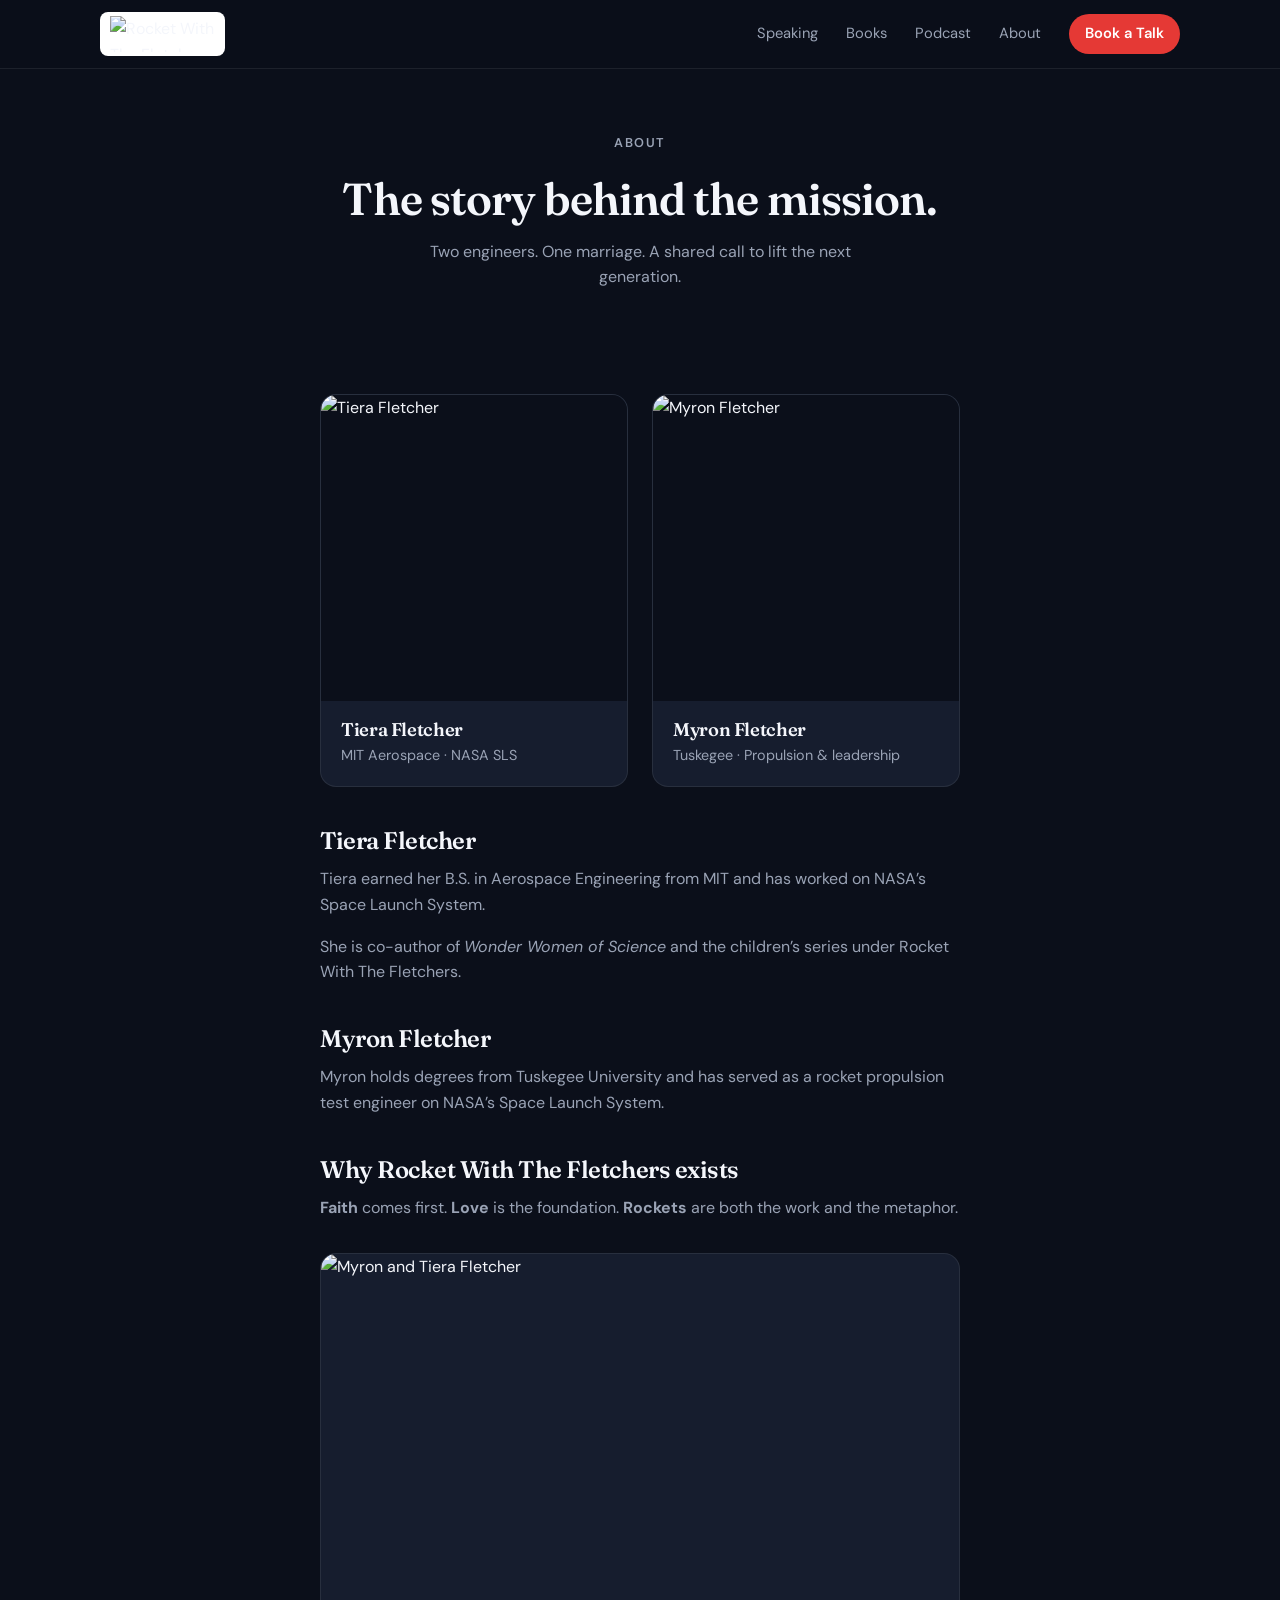
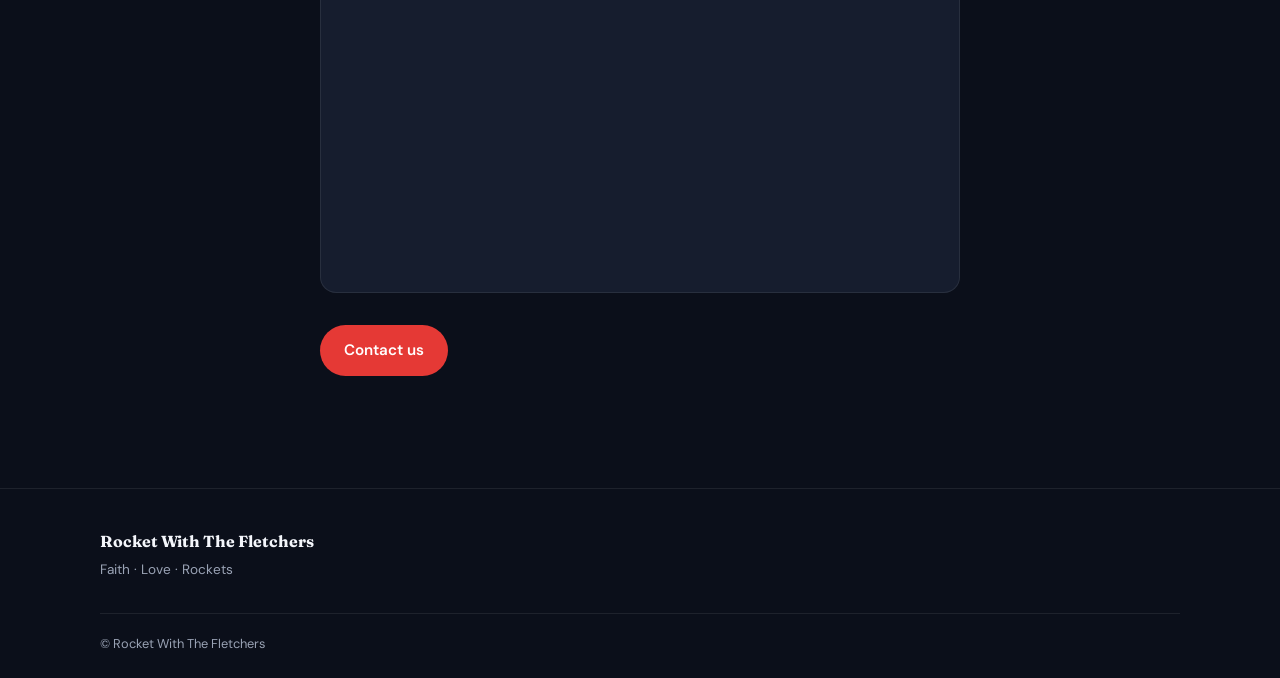
==== commit 92993aab: "Optimize image loading: preconnect, fetchpriority, lazy-load, dimensions, progressive decode" ====
--- a/about.html
+++ b/about.html
@@ -4,13 +4,15 @@
 <meta charset="UTF-8"/>
 <meta name="viewport" content="width=device-width, initial-scale=1.0"/>
 <title>About | Rocket With The Fletchers</title>
+<link rel="preconnect" href="https://raw.githubusercontent.com" crossorigin/>
+<link rel="dns-prefetch" href="https://raw.githubusercontent.com"/>
 <link href="https://fonts.googleapis.com/css2?family=DM+Sans:wght@400;500;600;700&family=Fraunces:wght@500;600;700&display=swap" rel="stylesheet"/>
 <link rel="stylesheet" href="styles.css"/>
 </head>
 <body>
 <header class="site-header">
 <div class="container nav">
-<a href="/"><img class="logo-img" src="https://raw.githubusercontent.com/HonorYourExperiences/rocket-with-the-fletchers/main/assets/images_ac1760e0-efa4-43.jpg" alt="Rocket With The Fletchers"/></a>
+<a href="/"><img class="logo-img" src="https://raw.githubusercontent.com/HonorYourExperiences/rocket-with-the-fletchers/main/assets/images_ac1760e0-efa4-43.jpg" alt="Rocket With The Fletchers" width="160" height="55" decoding="async"/></a>
 <nav class="nav-links">
 <a href="/speaking.html">Speaking</a><a href="/books.html">Books</a><a href="/podcast.html">Podcast</a><a href="/about.html">About</a>
 <a class="nav-cta" href="/speaking.html#book">Book a Talk</a>
@@ -30,11 +32,11 @@
 <section class="content-section"><div class="container content-block">
 <div class="people-grid">
 <div class="person-card">
-<img src="https://raw.githubusercontent.com/HonorYourExperiences/rocket-with-the-fletchers/main/assets/c-PersonalTieraFletcher__tieraguinnfletchermarquee2_1619017769792.jpg" alt="Tiera Fletcher"/>
+<img src="https://raw.githubusercontent.com/HonorYourExperiences/rocket-with-the-fletchers/main/assets/c-PersonalTieraFletcher__tieraguinnfletchermarquee2_1619017769792.jpg" alt="Tiera Fletcher" width="600" height="600" loading="lazy" decoding="async"/>
 <div class="person-info"><h3>Tiera Fletcher</h3><p>MIT Aerospace · NASA SLS</p></div>
 </div>
 <div class="person-card">
-<img src="https://raw.githubusercontent.com/HonorYourExperiences/rocket-with-the-fletchers/main/assets/93m2i10al2oke3oemj32nhc4j6._SX450_CR0,0,450,450_.jpg" alt="Myron Fletcher"/>
+<img src="https://raw.githubusercontent.com/HonorYourExperiences/rocket-with-the-fletchers/main/assets/93m2i10al2oke3oemj32nhc4j6._SX450_CR0,0,450,450_.jpg" alt="Myron Fletcher" width="450" height="450" loading="lazy" decoding="async"/>
 <div class="person-info"><h3>Myron Fletcher</h3><p>Tuskegee · Propulsion &amp; leadership</p></div>
 </div>
 </div>
@@ -45,8 +47,8 @@
 <p>Myron holds degrees from Tuskegee University and has served as a rocket propulsion test engineer on NASA’s Space Launch System.</p>
 <h2>Why Rocket With The Fletchers exists</h2>
 <p><strong>Faith</strong> comes first. <strong>Love</strong> is the foundation. <strong>Rockets</strong> are both the work and the metaphor.</p>
-<div style="margin:2rem 0;border-radius:16px;overflow:hidden;border:1px solid var(--border)">
-<img src="https://raw.githubusercontent.com/HonorYourExperiences/rocket-with-the-fletchers/main/assets/images_f0d8776f-5d4a-4b.jpg" alt="Myron and Tiera Fletcher" style="display:block;width:100%;height:auto"/>
+<div class="about-full-photo">
+<img src="https://raw.githubusercontent.com/HonorYourExperiences/rocket-with-the-fletchers/main/assets/images_f0d8776f-5d4a-4b.jpg" alt="Myron and Tiera Fletcher" width="900" height="900" loading="lazy" decoding="async"/>
 </div>
 <p style="margin-top:1.5rem"><a class="btn btn-primary" href="/speaking.html#book">Contact us</a></p>
 </div></section>
--- a/styles.css
+++ b/styles.css
@@ -1 +1 @@
-:root{--bg:#0b0f1a;--surface:#161d2e;--ink:#f4f6fb;--muted:#9aa3b5;--accent:#5b8def;--rocket-red:#e53935;--gold:#e8c47c;--border:rgba(255,255,255,.08);--radius:16px;--max:1080px}*{box-sizing:border-box;margin:0;padding:0}body{font-family:"DM Sans",system-ui,sans-serif;background:var(--bg);color:var(--ink);line-height:1.6}h1,h2,h3{font-family:"Fraunces",Georgia,serif;font-weight:600;line-height:1.15;letter-spacing:-.02em}a{color:inherit;text-decoration:none}.container{width:min(var(--max),92%);margin-inline:auto}.site-header{position:sticky;top:0;z-index:50;background:rgba(11,15,26,.9);backdrop-filter:blur(14px);border-bottom:1px solid var(--border)}.nav{display:flex;align-items:center;justify-content:space-between;padding:.85rem 0;gap:1rem}.logo-text{font-family:"Fraunces",serif;font-size:1.05rem;font-weight:600}.logo-text span{color:var(--muted);font-weight:500}.nav-links{display:flex;align-items:center;gap:1.75rem;font-size:.92rem;color:var(--muted)}.nav-links a:hover{color:var(--ink)}.nav-cta{background:var(--rocket-red)!important;color:#fff!important;font-weight:600;padding:.5rem 1rem;border-radius:999px}.menu-toggle{display:none;background:none;border:none;color:var(--ink);font-size:1.4rem;cursor:pointer}.mobile-nav{display:none;flex-direction:column;gap:.75rem;padding:0 4% 1.25rem;color:var(--muted)}.mobile-nav.open{display:flex}.hero{padding:4.5rem 0 3.5rem;text-align:center}.eyebrow{font-size:.8rem;font-weight:600;letter-spacing:.12em;text-transform:uppercase;color:var(--gold);margin-bottom:1.25rem}.hero h1{font-size:clamp(2.2rem,5.5vw,3.4rem);max-width:14ch;margin-inline:auto;margin-bottom:1.25rem}.hero-lead{font-size:1.1rem;color:var(--muted);max-width:42ch;margin-inline:auto;margin-bottom:2rem}.hero-actions{display:flex;flex-wrap:wrap;gap:.75rem;justify-content:center;margin-bottom:2.5rem}.btn{display:inline-flex;align-items:center;justify-content:center;font-weight:600;font-size:.95rem;padding:.85rem 1.5rem;border-radius:999px;border:none;cursor:pointer}.btn-primary{background:var(--rocket-red);color:#fff}.btn-primary:hover{filter:brightness(1.1)}.btn-ghost{background:transparent;color:var(--ink);border:1.5px solid var(--border)}.hero-photo{max-width:380px;margin:0 auto;border-radius:var(--radius);overflow:hidden;border:1px solid var(--border)}.hero-photo img{display:block;width:100%;aspect-ratio:1/1;object-fit:cover}.pillars{padding:3rem 0 4rem}.pillar-grid{display:grid;grid-template-columns:repeat(3,1fr);gap:1rem}.pillar{background:var(--surface);border:1px solid var(--border);border-radius:var(--radius);padding:1.75rem 1.5rem;transition:border-color .15s,transform .15s}.pillar:hover{border-color:rgba(229,57,53,.4);transform:translateY(-2px)}.pillar-label{font-size:.75rem;font-weight:600;letter-spacing:.08em;color:var(--rocket-red);display:block;margin-bottom:.85rem}.pillar h2{font-size:1.35rem;margin-bottom:.6rem}.pillar p{font-size:.95rem;color:var(--muted);margin-bottom:1.25rem}.pillar-link{font-size:.9rem;font-weight:600;color:var(--accent)}.cred-strip{padding:2.5rem 0;border-top:1px solid var(--border);border-bottom:1px solid var(--border)}.cred-label{font-size:.75rem;font-weight:600;letter-spacing:.1em;text-transform:uppercase;color:var(--muted);text-align:center;margin-bottom:1.25rem}.cred-items{display:flex;flex-wrap:wrap;justify-content:center;gap:1.5rem 2.5rem;font-family:"Fraunces",serif;font-size:1.05rem;opacity:.85}.about-teaser{padding:5rem 0}.about-teaser-inner{display:grid;grid-template-columns:1fr 1.2fr;gap:2.5rem;align-items:center}.about-photo{border-radius:var(--radius);overflow:hidden;border:1px solid var(--border)}.about-photo img{display:block;width:100%;aspect-ratio:4/5;object-fit:cover}.about-copy h2{font-size:clamp(1.7rem,3.5vw,2.2rem);margin-bottom:1rem}.about-copy p{color:var(--muted);margin-bottom:1.25rem;font-size:1.05rem}.text-link{font-weight:600;color:var(--accent)}.final-cta{padding:4rem 0 5rem}.final-cta-inner{background:var(--surface);border:1px solid var(--border);border-radius:calc(var(--radius)+4px);padding:3rem 2rem;text-align:center}.final-cta h2{font-size:clamp(1.5rem,3.5vw,2rem);margin-bottom:.75rem}.final-cta p{color:var(--muted);margin-bottom:1.75rem;max-width:36ch;margin-inline:auto}.page-hero{padding:4rem 0 2.5rem;text-align:center}.page-hero h1{font-size:clamp(2rem,4.5vw,2.8rem);margin-bottom:.85rem}.page-hero p{color:var(--muted);max-width:42ch;margin-inline:auto}.content-section{padding:2rem 0 4rem}.content-block{max-width:640px;margin-inline:auto}.content-block h2{font-size:1.5rem;margin-bottom:.75rem;margin-top:2.5rem}.content-block h2:first-child{margin-top:0}.content-block p{color:var(--muted);margin-bottom:1rem}.content-block ul{color:var(--muted);margin:.75rem 0 1.25rem 1.25rem}.people-grid{display:grid;grid-template-columns:1fr 1fr;gap:1.5rem;margin:2rem 0}.person-card{background:var(--surface);border:1px solid var(--border);border-radius:var(--radius);overflow:hidden}.person-card img{display:block;width:100%;aspect-ratio:1/1;object-fit:cover}.person-card .person-info{padding:1.15rem 1.25rem}.person-card h3{font-size:1.15rem;margin-bottom:.25rem}.person-card p{font-size:.9rem;color:var(--muted);margin:0}.card-grid{display:grid;grid-template-columns:repeat(auto-fit,minmax(260px,1fr));gap:1rem;margin-top:2rem}.card{background:var(--surface);border:1px solid var(--border);border-radius:var(--radius);padding:1.5rem}.card h3{font-size:1.15rem;margin-bottom:.5rem}.card p{font-size:.95rem;color:var(--muted)}.form-card{background:var(--surface);border:1px solid var(--border);border-radius:var(--radius);padding:1.75rem 1.5rem;max-width:520px;margin:2rem auto 0}.field{margin-bottom:1.15rem}.field label{display:block;font-size:.88rem;font-weight:600;margin-bottom:.4rem}.field .hint{font-weight:400;color:var(--muted);font-size:.8rem}input,select,textarea{width:100%;font-family:inherit;font-size:1rem;padding:.7rem .85rem;border:1.5px solid var(--border);border-radius:10px;background:var(--bg);color:var(--ink)}textarea{min-height:110px;resize:vertical}.form-row{display:grid;grid-template-columns:1fr 1fr;gap:.75rem}.submit-btn{width:100%;background:var(--rocket-red);color:#fff;font-weight:600;font-size:1rem;padding:.9rem;border:none;border-radius:999px;cursor:pointer}.form-success{display:none;text-align:center;padding:1.5rem}.episode-list{max-width:640px;margin:2rem auto 0}.episode{display:flex;gap:1rem;padding:1.15rem 0;border-bottom:1px solid var(--border)}.ep-num{font-size:.8rem;font-weight:600;color:var(--rocket-red);min-width:2.5rem}.site-footer{border-top:1px solid var(--border);padding:2.5rem 0 1.5rem;margin-top:2rem}.footer-inner{display:flex;flex-wrap:wrap;gap:1.5rem 2.5rem;justify-content:space-between;margin-bottom:2rem}.footer-brand strong{font-family:"Fraunces",serif;display:block;margin-bottom:.25rem}.footer-brand p{font-size:.85rem;color:var(--muted)}.footer-links,.footer-social{display:flex;flex-wrap:wrap;gap:1rem 1.5rem;font-size:.9rem;color:var(--muted)}.footer-bottom{font-size:.8rem;color:var(--muted);padding-top:1.25rem;border-top:1px solid var(--border)}@media(max-width:800px){.pillar-grid{grid-template-columns:1fr}.nav-links{display:none}.menu-toggle{display:block}.about-teaser-inner{grid-template-columns:1fr}.people-grid{grid-template-columns:1fr}.form-row{grid-template-columns:1fr}}@media(max-width:560px){.hero-actions{flex-direction:column;align-items:stretch}.btn{width:100%}}+:root{--bg:#0b0f1a;--surface:#161d2e;--ink:#f4f6fb;--muted:#9aa3b5;--accent:#5b8def;--rocket-red:#e53935;--gold:#e8c47c;--border:rgba(255,255,255,.08);--radius:16px;--max:1080px}*{box-sizing:border-box;margin:0;padding:0}body{font-family:"DM Sans",system-ui,sans-serif;background:var(--bg);color:var(--ink);line-height:1.6;-webkit-font-smoothing:antialiased}h1,h2,h3{font-family:"Fraunces",Georgia,serif;font-weight:600;line-height:1.15;letter-spacing:-.02em}a{color:inherit;text-decoration:none}img{max-width:100%;height:auto;display:block}.container{width:min(var(--max),92%);margin-inline:auto}.site-header{position:sticky;top:0;z-index:50;background:rgba(11,15,26,.9);backdrop-filter:blur(14px);border-bottom:1px solid var(--border)}.nav{display:flex;align-items:center;justify-content:space-between;padding:.75rem 0;gap:1rem}.logo-img{height:44px;width:auto;background:#fff;border-radius:8px;padding:4px 10px;object-fit:contain}.nav-links{display:flex;align-items:center;gap:1.75rem;font-size:.92rem;color:var(--muted)}.nav-links a:hover{color:var(--ink)}.nav-cta{background:var(--rocket-red)!important;color:#fff!important;font-weight:600;padding:.5rem 1rem;border-radius:999px}.menu-toggle{display:none;background:none;border:none;color:var(--ink);font-size:1.4rem;cursor:pointer}.mobile-nav{display:none;flex-direction:column;gap:.75rem;padding:0 4% 1.25rem;color:var(--muted)}.mobile-nav.open{display:flex}.hero{padding:4.5rem 0 3.5rem;text-align:center}.eyebrow{font-size:.8rem;font-weight:600;letter-spacing:.12em;text-transform:uppercase;color:var(--gold);margin-bottom:1.25rem}.hero h1{font-size:clamp(2.2rem,5.5vw,3.4rem);max-width:14ch;margin-inline:auto;margin-bottom:1.25rem}.hero-lead{font-size:1.1rem;color:var(--muted);max-width:42ch;margin-inline:auto;margin-bottom:2rem}.hero-actions{display:flex;flex-wrap:wrap;gap:.75rem;justify-content:center;margin-bottom:2.5rem}.btn{display:inline-flex;align-items:center;justify-content:center;font-weight:600;font-size:.95rem;padding:.85rem 1.5rem;border-radius:999px;border:none;cursor:pointer}.btn-primary{background:var(--rocket-red);color:#fff}.btn-primary:hover{filter:brightness(1.1)}.btn-ghost{background:transparent;color:var(--ink);border:1.5px solid var(--border)}.hero-photo{max-width:380px;margin:0 auto;border-radius:var(--radius);overflow:hidden;border:1px solid var(--border);aspect-ratio:1/1;background:var(--surface)}.hero-photo img{width:100%;height:100%;object-fit:cover}.pillars{padding:3rem 0 4rem;content-visibility:auto;contain-intrinsic-size:auto 400px}.pillar-grid{display:grid;grid-template-columns:repeat(3,1fr);gap:1rem}.pillar{background:var(--surface);border:1px solid var(--border);border-radius:var(--radius);padding:1.75rem 1.5rem;transition:border-color .15s,transform .15s}.pillar:hover{border-color:rgba(229,57,53,.4);transform:translateY(-2px)}.pillar-label{font-size:.75rem;font-weight:600;letter-spacing:.08em;color:var(--rocket-red);display:block;margin-bottom:.85rem}.pillar h2{font-size:1.35rem;margin-bottom:.6rem}.pillar p{font-size:.95rem;color:var(--muted);margin-bottom:1.25rem}.pillar-link{font-size:.9rem;font-weight:600;color:var(--accent)}.cred-strip{padding:2.5rem 0;border-top:1px solid var(--border);border-bottom:1px solid var(--border)}.cred-label{font-size:.75rem;font-weight:600;letter-spacing:.1em;text-transform:uppercase;color:var(--muted);text-align:center;margin-bottom:1.25rem}.cred-items{display:flex;flex-wrap:wrap;justify-content:center;gap:1.5rem 2.5rem;font-family:"Fraunces",serif;font-size:1.05rem;opacity:.85}.about-teaser{padding:5rem 0;content-visibility:auto;contain-intrinsic-size:auto 500px}.about-teaser-inner{display:grid;grid-template-columns:1fr 1.2fr;gap:2.5rem;align-items:center}.about-photo{border-radius:var(--radius);overflow:hidden;border:1px solid var(--border);aspect-ratio:4/5;background:var(--surface)}.about-photo img{width:100%;height:100%;object-fit:cover}.about-copy h2{font-size:clamp(1.7rem,3.5vw,2.2rem);margin-bottom:1rem}.about-copy p{color:var(--muted);margin-bottom:1.25rem;font-size:1.05rem}.text-link{font-weight:600;color:var(--accent)}.about-full-photo{margin:2rem 0;border-radius:var(--radius);overflow:hidden;border:1px solid var(--border);aspect-ratio:1/1;max-width:640px;background:var(--surface)}.about-full-photo img{width:100%;height:100%;object-fit:cover}.final-cta{padding:4rem 0 5rem}.final-cta-inner{background:var(--surface);border:1px solid var(--border);border-radius:calc(var(--radius)+4px);padding:3rem 2rem;text-align:center}.final-cta h2{font-size:clamp(1.5rem,3.5vw,2rem);margin-bottom:.75rem}.final-cta p{color:var(--muted);margin-bottom:1.75rem;max-width:36ch;margin-inline:auto}.page-hero{padding:4rem 0 2.5rem;text-align:center}.page-hero h1{font-size:clamp(2rem,4.5vw,2.8rem);margin-bottom:.85rem}.page-hero p{color:var(--muted);max-width:42ch;margin-inline:auto}.content-section{padding:2rem 0 4rem}.content-block{max-width:640px;margin-inline:auto}.content-block h2{font-size:1.5rem;margin-bottom:.75rem;margin-top:2.5rem}.content-block h2:first-child{margin-top:0}.content-block p{color:var(--muted);margin-bottom:1rem}.content-block ul{color:var(--muted);margin:.75rem 0 1.25rem 1.25rem}.people-grid{display:grid;grid-template-columns:1fr 1fr;gap:1.5rem;margin:2rem 0}.person-card{background:var(--surface);border:1px solid var(--border);border-radius:var(--radius);overflow:hidden}.person-card img{width:100%;aspect-ratio:1/1;object-fit:cover;background:var(--bg)}.person-card .person-info{padding:1.15rem 1.25rem}.person-card h3{font-size:1.15rem;margin-bottom:.25rem}.person-card p{font-size:.9rem;color:var(--muted);margin:0}.card-grid{display:grid;grid-template-columns:repeat(auto-fit,minmax(260px,1fr));gap:1rem;margin-top:2rem}.card{background:var(--surface);border:1px solid var(--border);border-radius:var(--radius);padding:1.5rem}.card h3{font-size:1.15rem;margin-bottom:.5rem}.card p{font-size:.95rem;color:var(--muted)}.form-card{background:var(--surface);border:1px solid var(--border);border-radius:var(--radius);padding:1.75rem 1.5rem;max-width:520px;margin:2rem auto 0}.field{margin-bottom:1.15rem}.field label{display:block;font-size:.88rem;font-weight:600;margin-bottom:.4rem}.field .hint{font-weight:400;color:var(--muted);font-size:.8rem}input,select,textarea{width:100%;font-family:inherit;font-size:1rem;padding:.7rem .85rem;border:1.5px solid var(--border);border-radius:10px;background:var(--bg);color:var(--ink)}textarea{min-height:110px;resize:vertical}.form-row{display:grid;grid-template-columns:1fr 1fr;gap:.75rem}.submit-btn{width:100%;background:var(--rocket-red);color:#fff;font-weight:600;font-size:1rem;padding:.9rem;border:none;border-radius:999px;cursor:pointer}.form-success{display:none;text-align:center;padding:1.5rem}.site-footer{border-top:1px solid var(--border);padding:2.5rem 0 1.5rem;margin-top:2rem}.footer-inner{display:flex;flex-wrap:wrap;gap:1.5rem 2.5rem;justify-content:space-between;margin-bottom:2rem}.footer-brand strong{font-family:"Fraunces",serif;display:block;margin-bottom:.25rem}.footer-brand p{font-size:.85rem;color:var(--muted)}.footer-links,.footer-social{display:flex;flex-wrap:wrap;gap:1rem 1.5rem;font-size:.9rem;color:var(--muted)}.footer-bottom{font-size:.8rem;color:var(--muted);padding-top:1.25rem;border-top:1px solid var(--border)}@media(max-width:800px){.pillar-grid{grid-template-columns:1fr}.nav-links{display:none}.menu-toggle{display:block}.about-teaser-inner{grid-template-columns:1fr}.people-grid{grid-template-columns:1fr}.form-row{grid-template-columns:1fr}}@media(max-width:560px){.hero-actions{flex-direction:column;align-items:stretch}.btn{width:100%}.logo-img{height:38px;padding:3px 8px}}
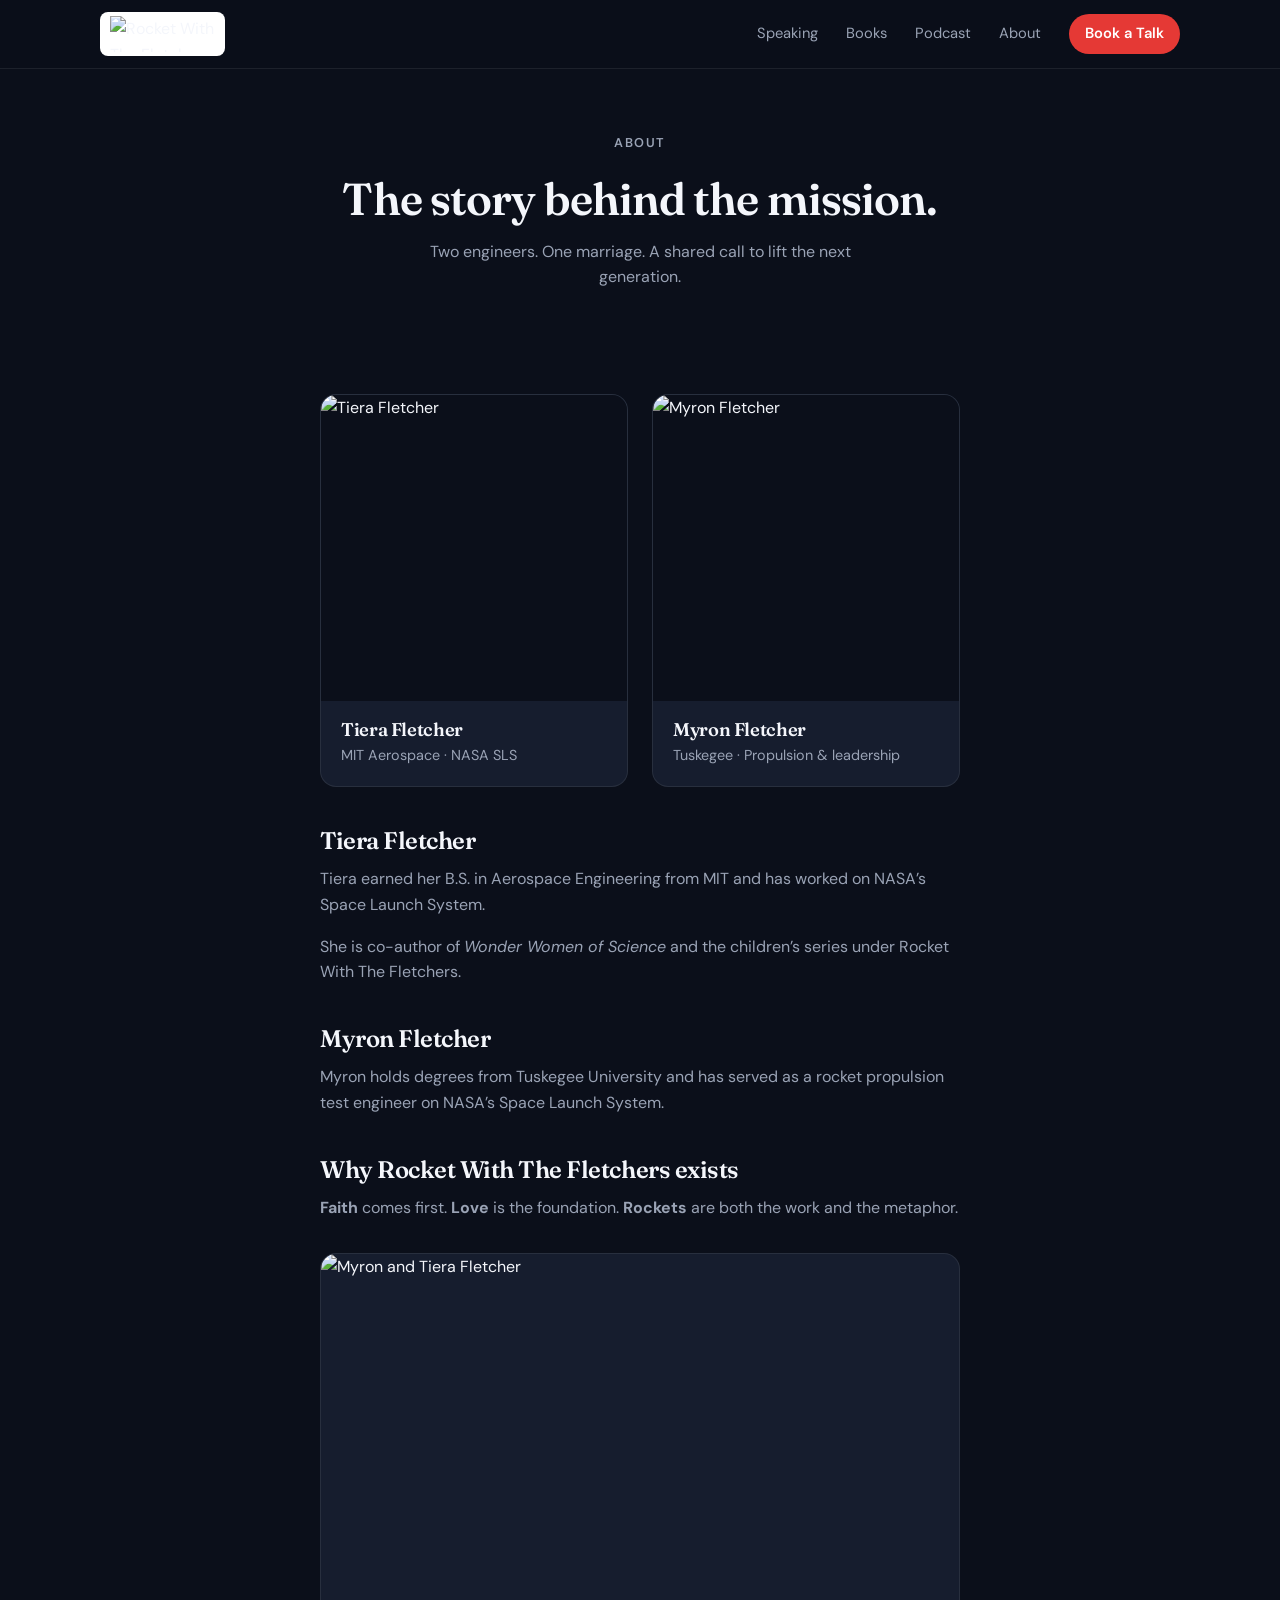
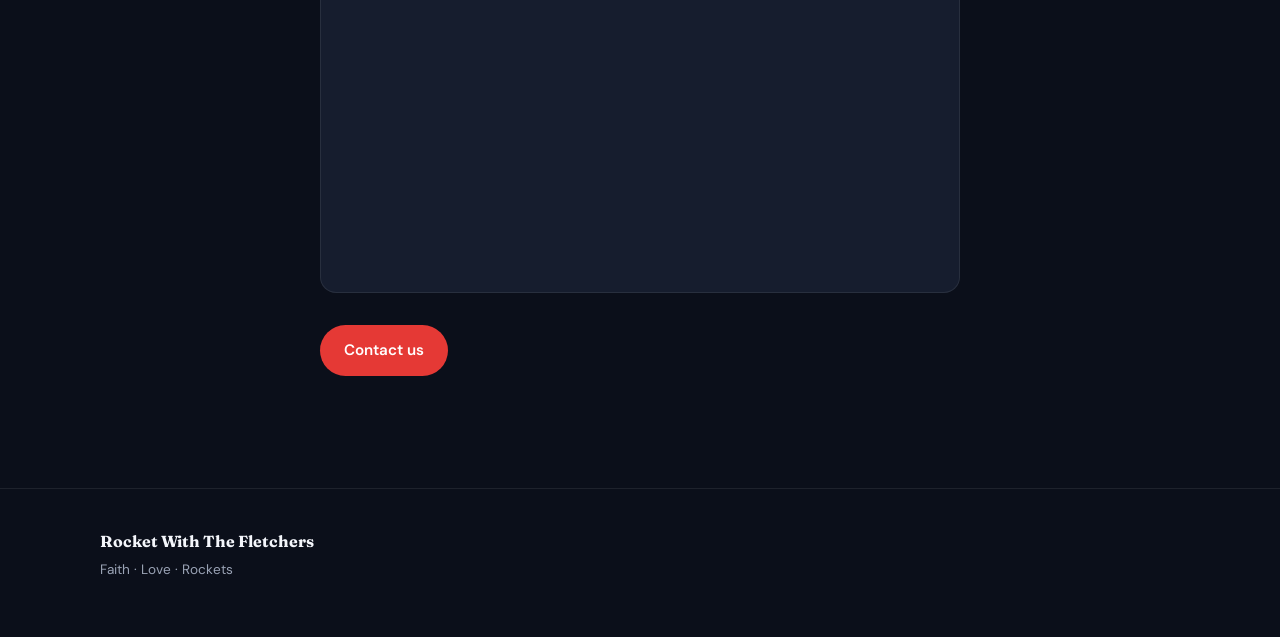
==== commit 02c6c4ce: "Point pages at optimized asset filenames (logo/tiera/myron/couple.jpg)" ====
--- a/about.html
+++ b/about.html
@@ -4,15 +4,13 @@
 <meta charset="UTF-8"/>
 <meta name="viewport" content="width=device-width, initial-scale=1.0"/>
 <title>About | Rocket With The Fletchers</title>
-<link rel="preconnect" href="https://raw.githubusercontent.com" crossorigin/>
-<link rel="dns-prefetch" href="https://raw.githubusercontent.com"/>
 <link href="https://fonts.googleapis.com/css2?family=DM+Sans:wght@400;500;600;700&family=Fraunces:wght@500;600;700&display=swap" rel="stylesheet"/>
 <link rel="stylesheet" href="styles.css"/>
 </head>
 <body>
 <header class="site-header">
 <div class="container nav">
-<a href="/"><img class="logo-img" src="https://raw.githubusercontent.com/HonorYourExperiences/rocket-with-the-fletchers/main/assets/images_ac1760e0-efa4-43.jpg" alt="Rocket With The Fletchers" width="160" height="55" decoding="async"/></a>
+<a href="/"><img class="logo-img" src="assets/logo.jpg" alt="Rocket With The Fletchers" width="160" height="55" decoding="async"/></a>
 <nav class="nav-links">
 <a href="/speaking.html">Speaking</a><a href="/books.html">Books</a><a href="/podcast.html">Podcast</a><a href="/about.html">About</a>
 <a class="nav-cta" href="/speaking.html#book">Book a Talk</a>
@@ -32,11 +30,11 @@
 <section class="content-section"><div class="container content-block">
 <div class="people-grid">
 <div class="person-card">
-<img src="https://raw.githubusercontent.com/HonorYourExperiences/rocket-with-the-fletchers/main/assets/c-PersonalTieraFletcher__tieraguinnfletchermarquee2_1619017769792.jpg" alt="Tiera Fletcher" width="600" height="600" loading="lazy" decoding="async"/>
+<img src="assets/tiera.jpg" alt="Tiera Fletcher" width="720" height="404" loading="lazy" decoding="async"/>
 <div class="person-info"><h3>Tiera Fletcher</h3><p>MIT Aerospace · NASA SLS</p></div>
 </div>
 <div class="person-card">
-<img src="https://raw.githubusercontent.com/HonorYourExperiences/rocket-with-the-fletchers/main/assets/93m2i10al2oke3oemj32nhc4j6._SX450_CR0,0,450,450_.jpg" alt="Myron Fletcher" width="450" height="450" loading="lazy" decoding="async"/>
+<img src="assets/myron.jpg" alt="Myron Fletcher" width="450" height="450" loading="lazy" decoding="async"/>
 <div class="person-info"><h3>Myron Fletcher</h3><p>Tuskegee · Propulsion &amp; leadership</p></div>
 </div>
 </div>
@@ -48,7 +46,7 @@
 <h2>Why Rocket With The Fletchers exists</h2>
 <p><strong>Faith</strong> comes first. <strong>Love</strong> is the foundation. <strong>Rockets</strong> are both the work and the metaphor.</p>
 <div class="about-full-photo">
-<img src="https://raw.githubusercontent.com/HonorYourExperiences/rocket-with-the-fletchers/main/assets/images_f0d8776f-5d4a-4b.jpg" alt="Myron and Tiera Fletcher" width="900" height="900" loading="lazy" decoding="async"/>
+<img src="assets/couple.jpg" alt="Myron and Tiera Fletcher" width="760" height="760" loading="lazy" decoding="async"/>
 </div>
 <p style="margin-top:1.5rem"><a class="btn btn-primary" href="/speaking.html#book">Contact us</a></p>
 </div></section>
@@ -57,7 +55,6 @@
 <div class="container footer-inner">
 <div class="footer-brand"><strong>Rocket With The Fletchers</strong><p>Faith · Love · Rockets</p></div>
 </div>
-<div class="container footer-bottom"><p>© Rocket With The Fletchers</p></div>
 </footer>
 <script>document.getElementById('menu-toggle').addEventListener('click',function(){document.getElementById('mobile-nav').classList.toggle('open')});</script>
 </body>
